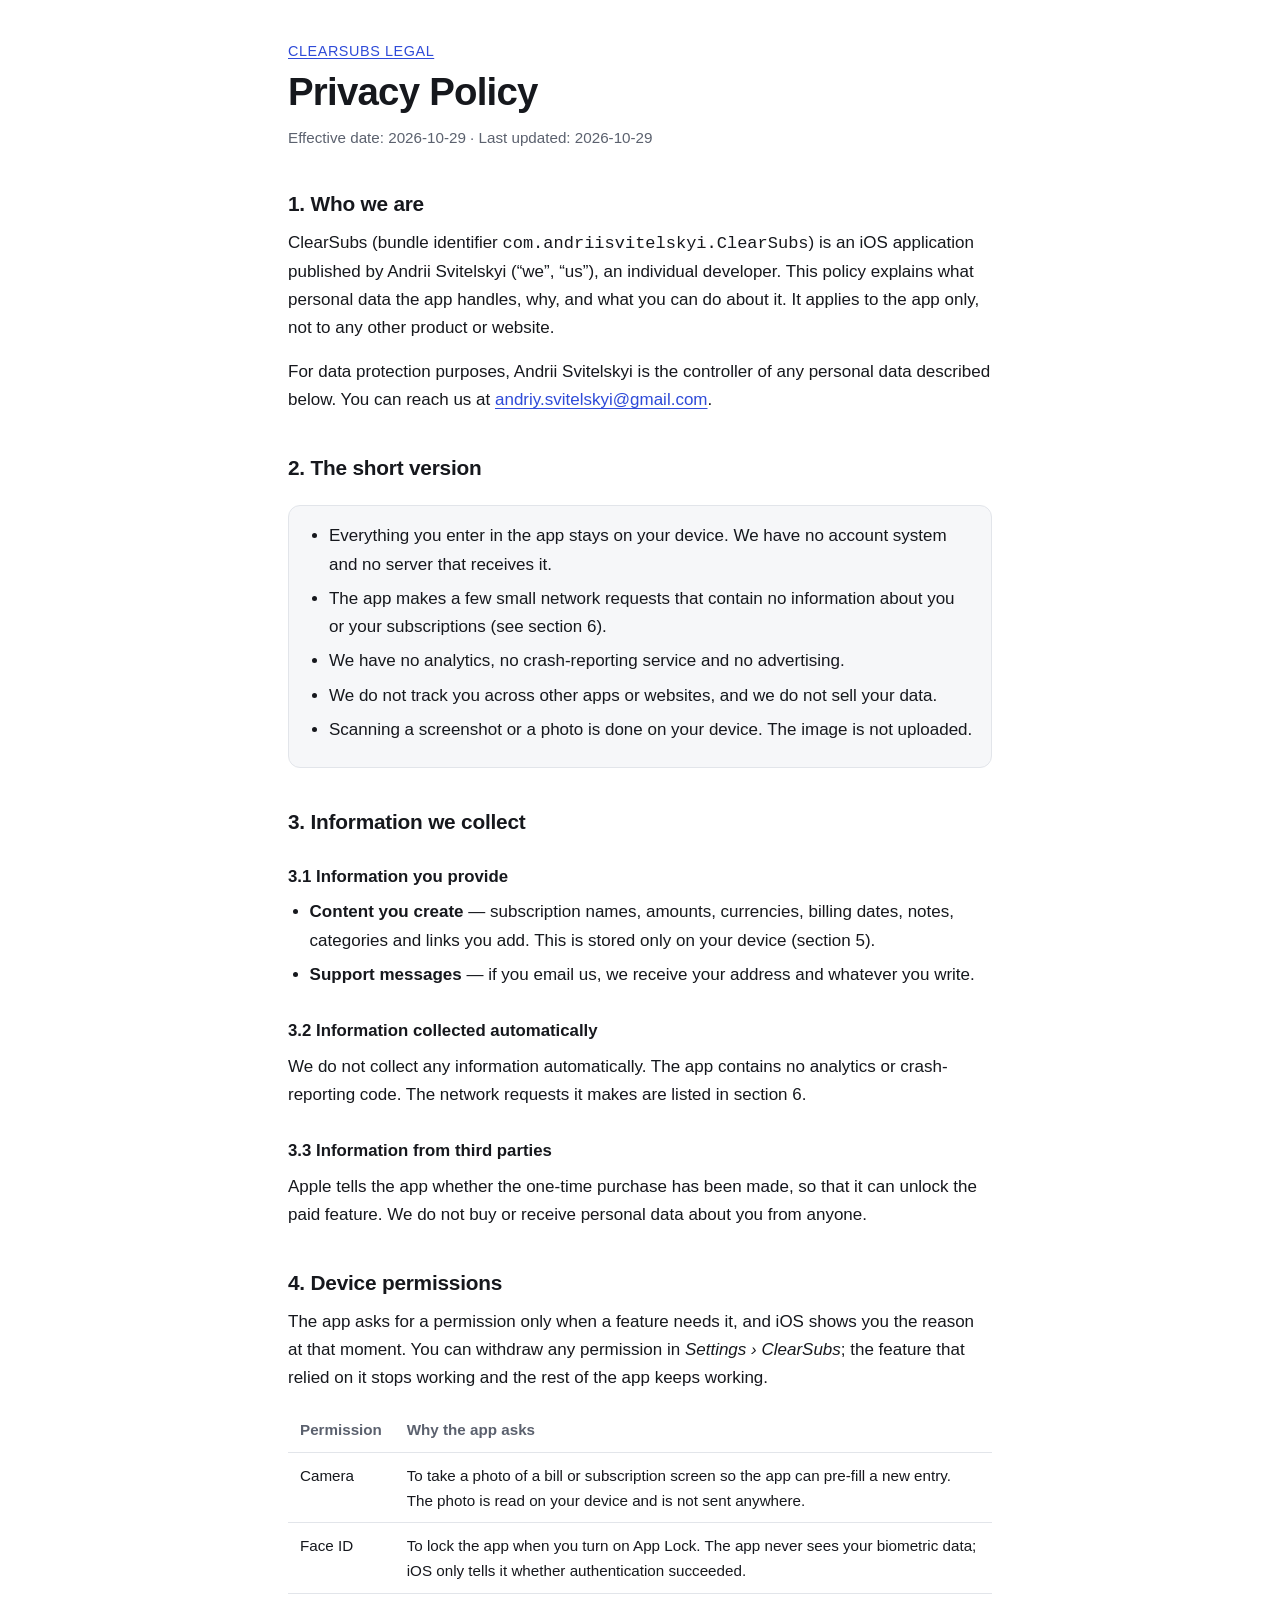
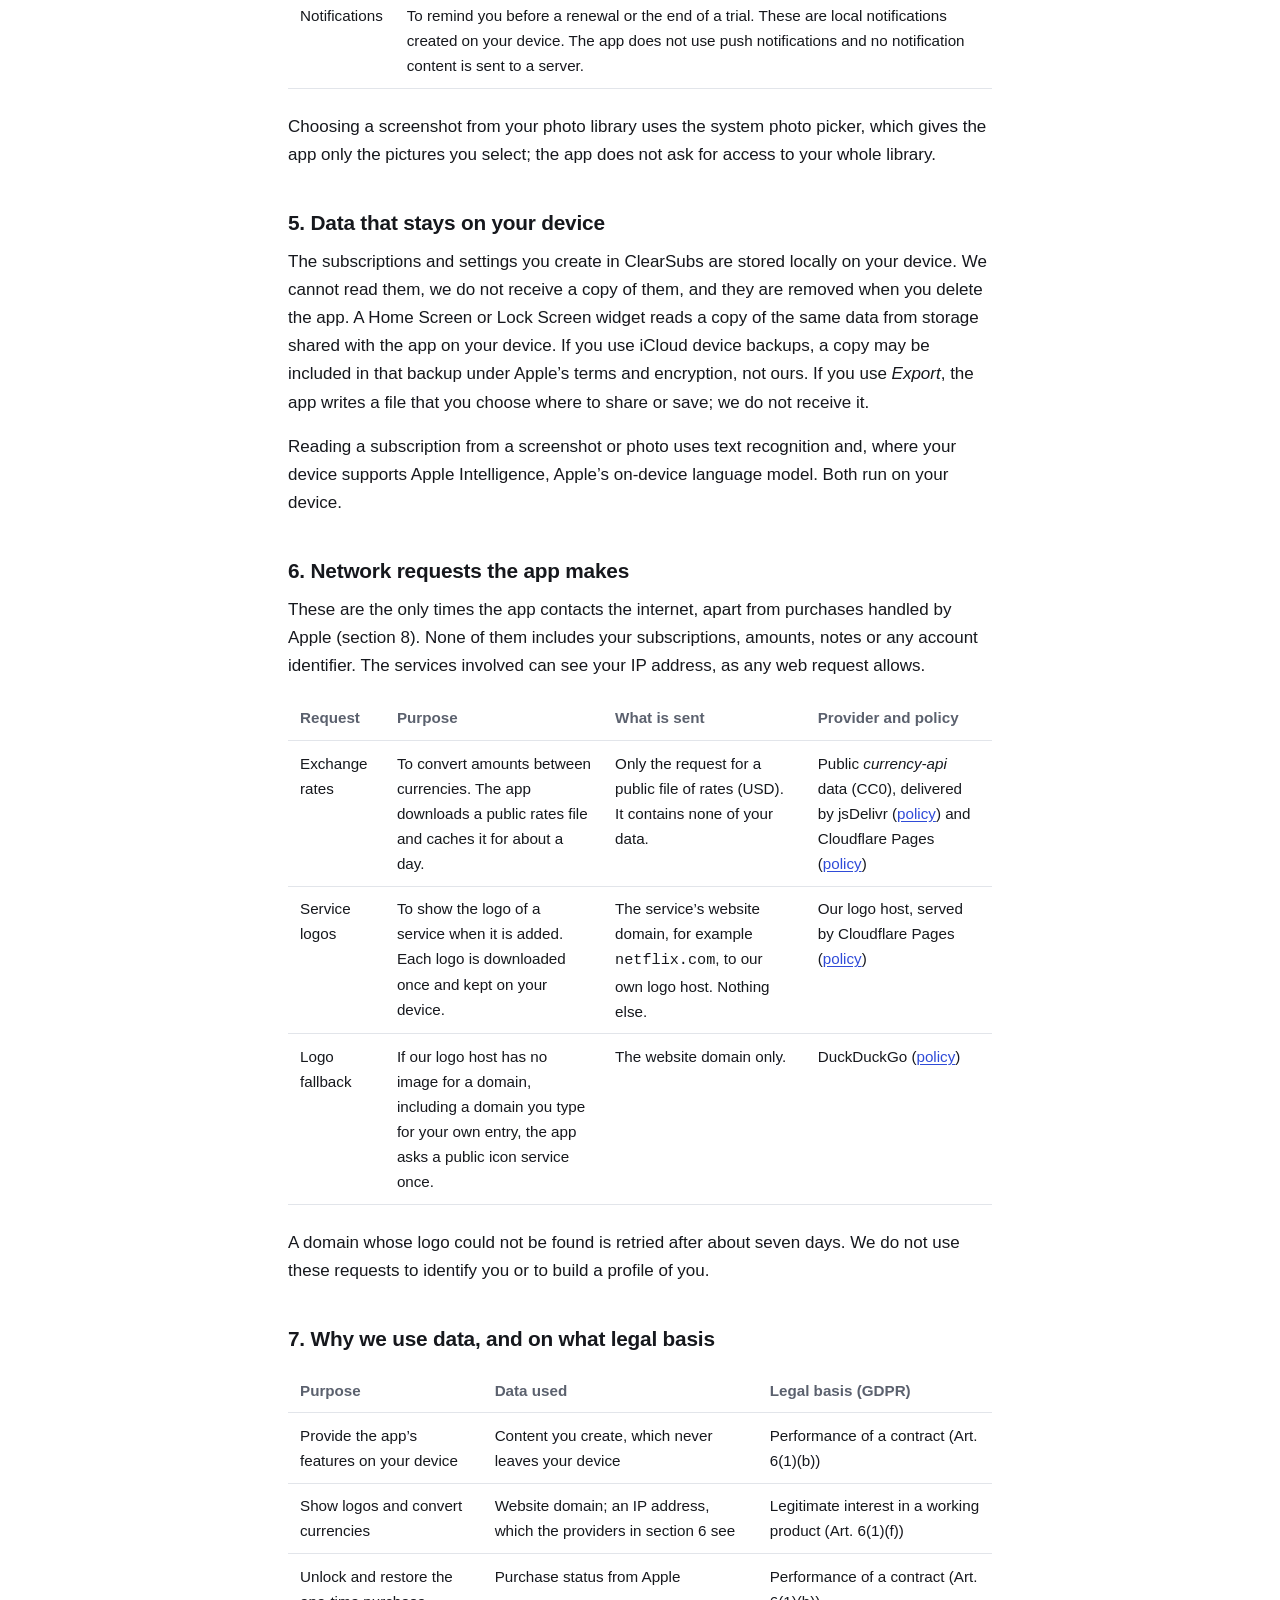
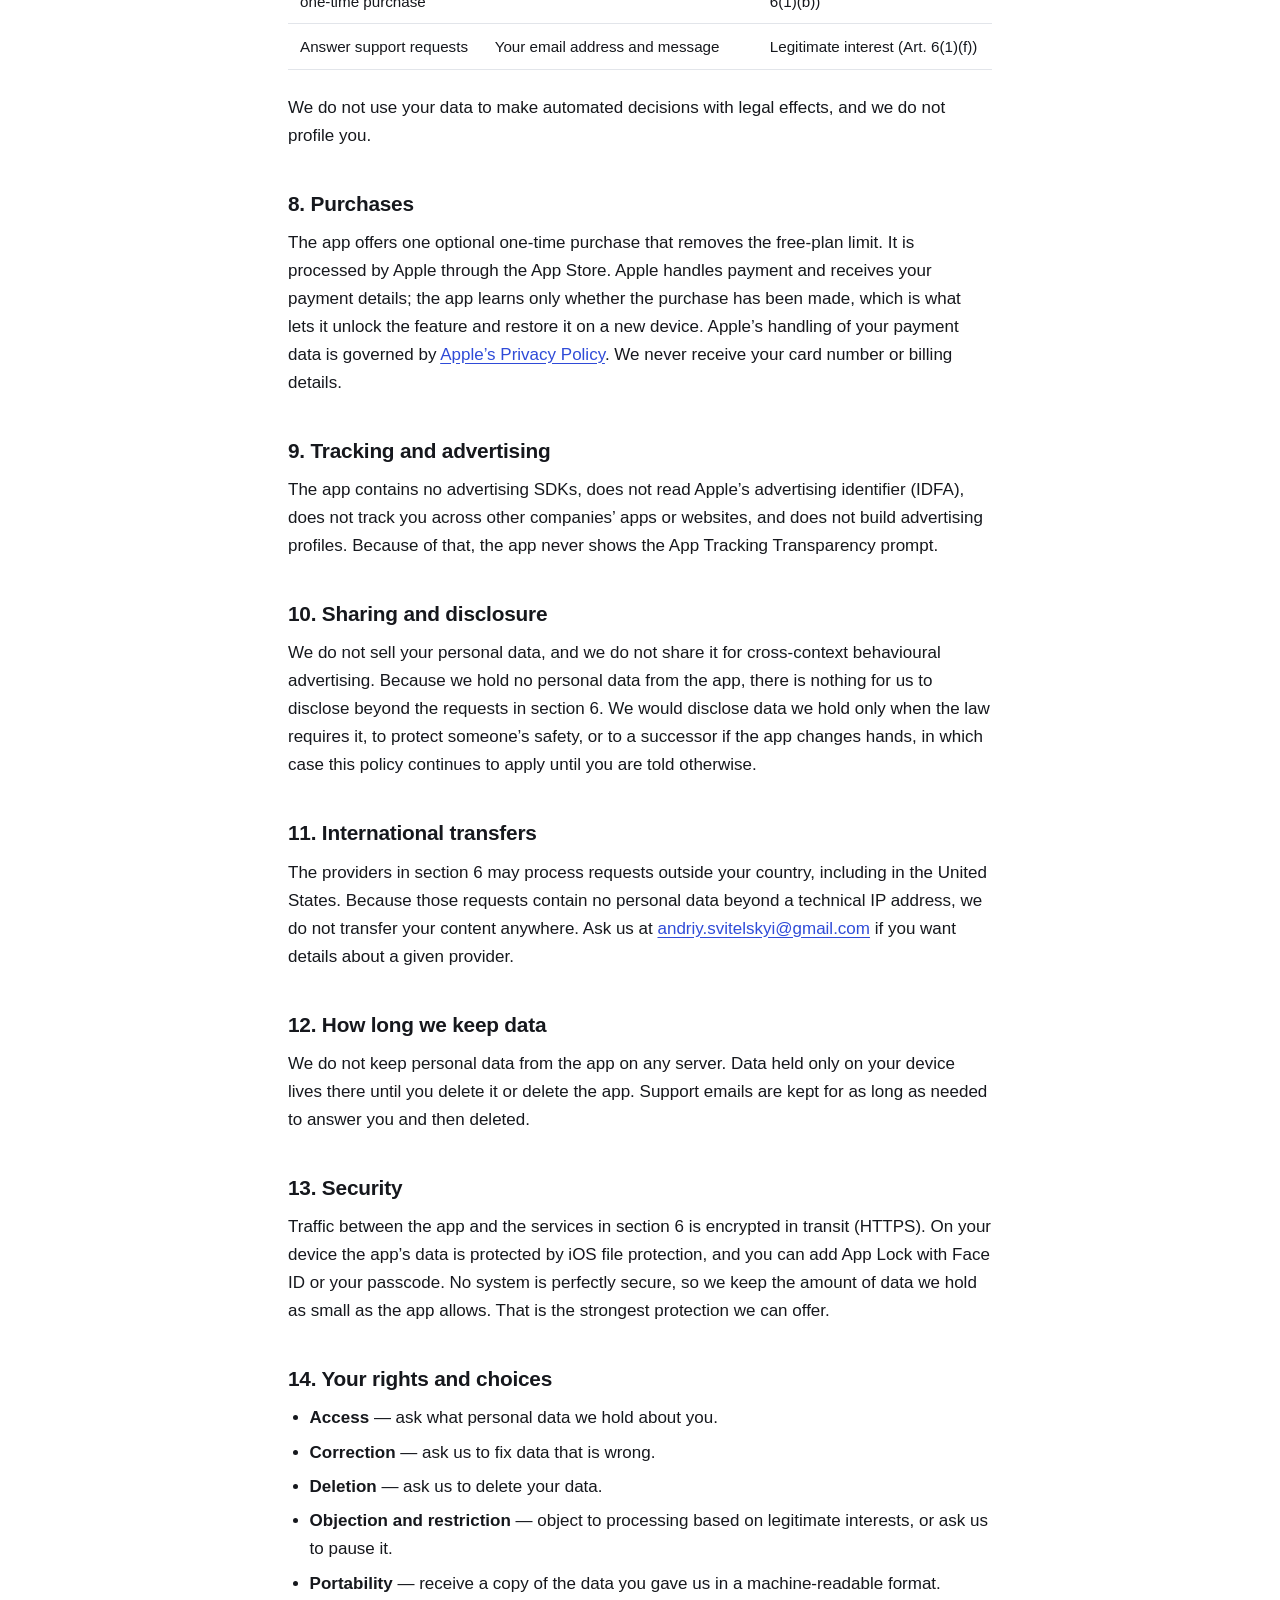
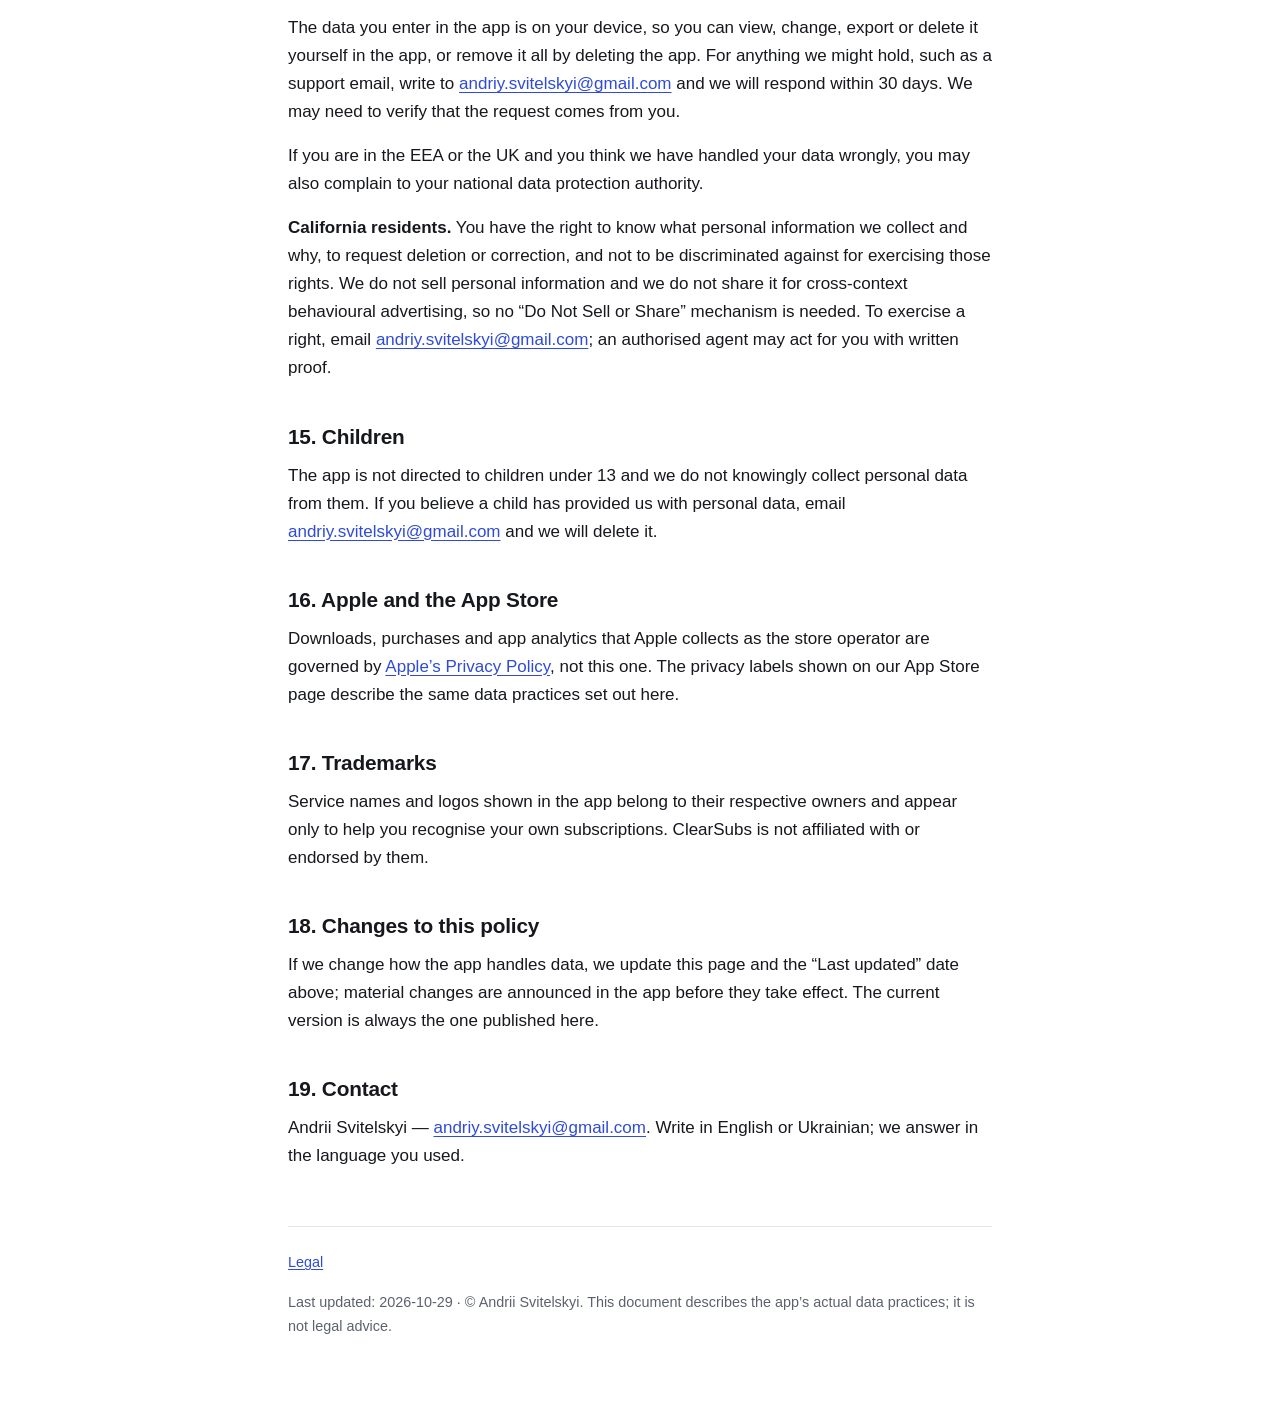
==== privacy-policy.html @ e4702e24 "Add privacy policy for ClearSubs" ====
<!doctype html>
<html lang="en">
<head>
  <meta charset="utf-8">
  <meta name="viewport" content="width=device-width, initial-scale=1">
  <title>ClearSubs — Privacy Policy</title>
  <link rel="stylesheet" href="styles.css">
</head>
<body>
  <header>
    <p class="eyebrow"><a href="index.html">ClearSubs Legal</a></p>
    <h1>Privacy Policy</h1>
    <p class="meta">Effective date: 2026-10-29 · Last updated: 2026-10-29</p>
  </header>

  <main>
    <h2>1. Who we are</h2>
    <p>
      ClearSubs (bundle identifier <code>com.andriisvitelskyi.ClearSubs</code>) is an iOS application
      published by Andrii Svitelskyi (&ldquo;we&rdquo;, &ldquo;us&rdquo;), an individual developer. This
      policy explains what personal data the app handles, why, and what you can do about it. It applies
      to the app only, not to any other product or website.
    </p>
    <p>
      For data protection purposes, Andrii Svitelskyi is the controller of any personal data described
      below. You can reach us at
      <a href="mailto:andriy.svitelskyi@gmail.com">andriy.svitelskyi@gmail.com</a>.
    </p>

    <h2>2. The short version</h2>
    <div class="callout">
      <ul>
        <li>Everything you enter in the app stays on your device. We have no account system and no server that receives it.</li>
        <li>The app makes a few small network requests that contain no information about you or your subscriptions (see section 6).</li>
        <li>We have no analytics, no crash-reporting service and no advertising.</li>
        <li>We do not track you across other apps or websites, and we do not sell your data.</li>
        <li>Scanning a screenshot or a photo is done on your device. The image is not uploaded.</li>
      </ul>
    </div>

    <h2>3. Information we collect</h2>

    <h3>3.1 Information you provide</h3>
    <ul>
      <li><strong>Content you create</strong> — subscription names, amounts, currencies, billing dates, notes, categories and links you add. This is stored only on your device (section 5).</li>
      <li><strong>Support messages</strong> — if you email us, we receive your address and whatever you write.</li>
    </ul>

    <h3>3.2 Information collected automatically</h3>
    <p>
      We do not collect any information automatically. The app contains no analytics or crash-reporting
      code. The network requests it makes are listed in section 6.
    </p>

    <h3>3.3 Information from third parties</h3>
    <p>
      Apple tells the app whether the one-time purchase has been made, so that it can unlock the paid
      feature. We do not buy or receive personal data about you from anyone.
    </p>

    <h2>4. Device permissions</h2>
    <p>
      The app asks for a permission only when a feature needs it, and iOS shows you the reason at that
      moment. You can withdraw any permission in <em>Settings &rsaquo; ClearSubs</em>; the feature that
      relied on it stops working and the rest of the app keeps working.
    </p>
    <div class="table-wrap">
      <table>
        <thead><tr><th>Permission</th><th>Why the app asks</th></tr></thead>
        <tbody>
          <tr>
            <td>Camera</td>
            <td>To take a photo of a bill or subscription screen so the app can pre-fill a new entry. The photo is read on your device and is not sent anywhere.</td>
          </tr>
          <tr>
            <td>Face ID</td>
            <td>To lock the app when you turn on App Lock. The app never sees your biometric data; iOS only tells it whether authentication succeeded.</td>
          </tr>
          <tr>
            <td>Notifications</td>
            <td>To remind you before a renewal or the end of a trial. These are local notifications created on your device. The app does not use push notifications and no notification content is sent to a server.</td>
          </tr>
        </tbody>
      </table>
    </div>
    <p>
      Choosing a screenshot from your photo library uses the system photo picker, which gives the app
      only the pictures you select; the app does not ask for access to your whole library.
    </p>

    <h2>5. Data that stays on your device</h2>
    <p>
      The subscriptions and settings you create in ClearSubs are stored locally on your device. We cannot
      read them, we do not receive a copy of them, and they are removed when you delete the app. A
      Home Screen or Lock Screen widget reads a copy of the same data from storage shared with the app
      on your device. If you use iCloud device backups, a copy may be included in that backup under
      Apple&rsquo;s terms and encryption, not ours. If you use <em>Export</em>, the app writes a file that
      you choose where to share or save; we do not receive it.
    </p>
    <p>
      Reading a subscription from a screenshot or photo uses text recognition and, where your device
      supports Apple Intelligence, Apple&rsquo;s on-device language model. Both run on your device.
    </p>

    <h2>6. Network requests the app makes</h2>
    <p>
      These are the only times the app contacts the internet, apart from purchases handled by Apple
      (section 8). None of them includes your subscriptions, amounts, notes or any account identifier.
      The services involved can see your IP address, as any web request allows.
    </p>
    <div class="table-wrap">
      <table>
        <thead><tr><th>Request</th><th>Purpose</th><th>What is sent</th><th>Provider and policy</th></tr></thead>
        <tbody>
          <tr>
            <td>Exchange rates</td>
            <td>To convert amounts between currencies. The app downloads a public rates file and caches it for about a day.</td>
            <td>Only the request for a public file of rates (USD). It contains none of your data.</td>
            <td>
              Public <em>currency-api</em> data (CC0), delivered by jsDelivr
              (<a href="https://www.jsdelivr.com/terms/privacy-policy-jsdelivr-net" rel="noopener">policy</a>)
              and Cloudflare Pages
              (<a href="https://www.cloudflare.com/privacypolicy/" rel="noopener">policy</a>)
            </td>
          </tr>
          <tr>
            <td>Service logos</td>
            <td>To show the logo of a service when it is added. Each logo is downloaded once and kept on your device.</td>
            <td>The service&rsquo;s website domain, for example <code>netflix.com</code>, to our own logo host. Nothing else.</td>
            <td>Our logo host, served by Cloudflare Pages (<a href="https://www.cloudflare.com/privacypolicy/" rel="noopener">policy</a>)</td>
          </tr>
          <tr>
            <td>Logo fallback</td>
            <td>If our logo host has no image for a domain, including a domain you type for your own entry, the app asks a public icon service once.</td>
            <td>The website domain only.</td>
            <td>DuckDuckGo (<a href="https://duckduckgo.com/privacy" rel="noopener">policy</a>)</td>
          </tr>
        </tbody>
      </table>
    </div>
    <p>
      A domain whose logo could not be found is retried after about seven days. We do not use these
      requests to identify you or to build a profile of you.
    </p>

    <h2>7. Why we use data, and on what legal basis</h2>
    <div class="table-wrap">
      <table>
        <thead><tr><th>Purpose</th><th>Data used</th><th>Legal basis (GDPR)</th></tr></thead>
        <tbody>
          <tr>
            <td>Provide the app&rsquo;s features on your device</td>
            <td>Content you create, which never leaves your device</td>
            <td>Performance of a contract (Art. 6(1)(b))</td>
          </tr>
          <tr>
            <td>Show logos and convert currencies</td>
            <td>Website domain; an IP address, which the providers in section 6 see</td>
            <td>Legitimate interest in a working product (Art. 6(1)(f))</td>
          </tr>
          <tr>
            <td>Unlock and restore the one-time purchase</td>
            <td>Purchase status from Apple</td>
            <td>Performance of a contract (Art. 6(1)(b))</td>
          </tr>
          <tr>
            <td>Answer support requests</td>
            <td>Your email address and message</td>
            <td>Legitimate interest (Art. 6(1)(f))</td>
          </tr>
        </tbody>
      </table>
    </div>
    <p>We do not use your data to make automated decisions with legal effects, and we do not profile you.</p>

    <h2>8. Purchases</h2>
    <p>
      The app offers one optional one-time purchase that removes the free-plan limit. It is processed by
      Apple through the App Store. Apple handles payment and receives your payment details; the app
      learns only whether the purchase has been made, which is what lets it unlock the feature and
      restore it on a new device. Apple&rsquo;s handling of your payment data is governed by
      <a href="https://www.apple.com/legal/privacy/" rel="noopener">Apple&rsquo;s Privacy Policy</a>.
      We never receive your card number or billing details.
    </p>

    <h2>9. Tracking and advertising</h2>
    <p>
      The app contains no advertising SDKs, does not read Apple&rsquo;s advertising identifier (IDFA),
      does not track you across other companies&rsquo; apps or websites, and does not build advertising
      profiles. Because of that, the app never shows the App Tracking Transparency prompt.
    </p>

    <h2>10. Sharing and disclosure</h2>
    <p>
      We do not sell your personal data, and we do not share it for cross-context behavioural
      advertising. Because we hold no personal data from the app, there is nothing for us to disclose
      beyond the requests in section 6. We would disclose data we hold only when the law requires it, to
      protect someone&rsquo;s safety, or to a successor if the app changes hands, in which case this
      policy continues to apply until you are told otherwise.
    </p>

    <h2>11. International transfers</h2>
    <p>
      The providers in section 6 may process requests outside your country, including in the United
      States. Because those requests contain no personal data beyond a technical IP address, we do not
      transfer your content anywhere. Ask us at
      <a href="mailto:andriy.svitelskyi@gmail.com">andriy.svitelskyi@gmail.com</a> if you want details
      about a given provider.
    </p>

    <h2>12. How long we keep data</h2>
    <p>
      We do not keep personal data from the app on any server. Data held only on your device lives there
      until you delete it or delete the app. Support emails are kept for as long as needed to answer you
      and then deleted.
    </p>

    <h2>13. Security</h2>
    <p>
      Traffic between the app and the services in section 6 is encrypted in transit (HTTPS). On your
      device the app&rsquo;s data is protected by iOS file protection, and you can add App Lock with Face
      ID or your passcode. No system is perfectly secure, so we keep the amount of data we hold as small
      as the app allows. That is the strongest protection we can offer.
    </p>

    <h2>14. Your rights and choices</h2>
    <ul>
      <li><strong>Access</strong> — ask what personal data we hold about you.</li>
      <li><strong>Correction</strong> — ask us to fix data that is wrong.</li>
      <li><strong>Deletion</strong> — ask us to delete your data.</li>
      <li><strong>Objection and restriction</strong> — object to processing based on legitimate interests, or ask us to pause it.</li>
      <li><strong>Portability</strong> — receive a copy of the data you gave us in a machine-readable format.</li>
    </ul>
    <p>
      The data you enter in the app is on your device, so you can view, change, export or delete it
      yourself in the app, or remove it all by deleting the app. For anything we might hold, such as a
      support email, write to
      <a href="mailto:andriy.svitelskyi@gmail.com">andriy.svitelskyi@gmail.com</a> and we will respond
      within 30 days. We may need to verify that the request comes from you.
    </p>
    <p>
      If you are in the EEA or the UK and you think we have handled your data wrongly, you may also
      complain to your national data protection authority.
    </p>
    <p>
      <strong>California residents.</strong> You have the right to know what personal information we
      collect and why, to request deletion or correction, and not to be discriminated against for
      exercising those rights. We do not sell personal information and we do not share it for
      cross-context behavioural advertising, so no &ldquo;Do Not Sell or Share&rdquo; mechanism is
      needed. To exercise a right, email
      <a href="mailto:andriy.svitelskyi@gmail.com">andriy.svitelskyi@gmail.com</a>; an authorised agent
      may act for you with written proof.
    </p>

    <h2>15. Children</h2>
    <p>
      The app is not directed to children under 13 and we do not knowingly collect personal data from
      them. If you believe a child has provided us with personal data, email
      <a href="mailto:andriy.svitelskyi@gmail.com">andriy.svitelskyi@gmail.com</a> and we will delete it.
    </p>

    <h2>16. Apple and the App Store</h2>
    <p>
      Downloads, purchases and app analytics that Apple collects as the store operator are governed by
      <a href="https://www.apple.com/legal/privacy/" rel="noopener">Apple&rsquo;s Privacy Policy</a>, not
      this one. The privacy labels shown on our App Store page describe the same data practices set out
      here.
    </p>

    <h2>17. Trademarks</h2>
    <p>
      Service names and logos shown in the app belong to their respective owners and appear only to help
      you recognise your own subscriptions. ClearSubs is not affiliated with or endorsed by them.
    </p>

    <h2>18. Changes to this policy</h2>
    <p>
      If we change how the app handles data, we update this page and the &ldquo;Last updated&rdquo; date
      above; material changes are announced in the app before they take effect. The current version is
      always the one published here.
    </p>

    <h2>19. Contact</h2>
    <p>
      Andrii Svitelskyi — <a href="mailto:andriy.svitelskyi@gmail.com">andriy.svitelskyi@gmail.com</a>.
      Write in English or Ukrainian; we answer in the language you used.
    </p>
  </main>

  <footer>
    <p><a href="index.html">Legal</a></p>
    <p>
      Last updated: 2026-10-29 · © Andrii Svitelskyi. This document describes the app&rsquo;s actual data
      practices; it is not legal advice.
    </p>
  </footer>
</body>
</html>
---- styles.css ----
/* Спільні стилі сторінок legal-сайту.
   Один файл, без зовнішніх залежностей і без шрифтів з CDN: сторінка відкривається
   у внутрішньому браузері апки, тому мусить рендеритись швидко й офлайн-дружньо.
   Світла й темна теми — за системною темою читача. */

:root {
  --bg: #ffffff;
  --surface: #f6f7f9;
  --text: #16181d;
  --text-secondary: #5b616e;
  --border: #e2e5ea;
  --accent: #2f4bd8;
  --radius: 12px;
  --measure: 44rem;
}

@media (prefers-color-scheme: dark) {
  :root {
    --bg: #101216;
    --surface: #191c22;
    --text: #eceef2;
    --text-secondary: #a2a9b8;
    --border: #2a2f38;
    --accent: #90a4ff;
  }
}

* { box-sizing: border-box; }

html {
  -webkit-text-size-adjust: 100%;
  scroll-behavior: smooth;
}

body {
  margin: 0;
  padding: 2.5rem 1.25rem 4rem;
  background: var(--bg);
  color: var(--text);
  font: 400 17px/1.65 -apple-system, BlinkMacSystemFont, "Segoe UI", Roboto, Helvetica, Arial, sans-serif;
  -webkit-font-smoothing: antialiased;
}

main, header, footer { max-width: var(--measure); margin: 0 auto; }

header { margin-bottom: 2.5rem; }

.eyebrow {
  margin: 0 0 0.35rem;
  color: var(--text-secondary);
  font-size: 0.9rem;
  letter-spacing: 0.04em;
  text-transform: uppercase;
}

h1 {
  margin: 0 0 0.6rem;
  font-size: clamp(1.75rem, 5vw, 2.4rem);
  line-height: 1.2;
  letter-spacing: -0.02em;
}

h2 {
  margin: 2.5rem 0 0.75rem;
  font-size: 1.3rem;
  line-height: 1.3;
  letter-spacing: -0.01em;
}

h3 {
  margin: 1.75rem 0 0.5rem;
  font-size: 1.05rem;
}

p, li { color: var(--text); }
p { margin: 0 0 1rem; }
ul, ol { margin: 0 0 1rem; padding-left: 1.35rem; }
li { margin-bottom: 0.4rem; }

a { color: var(--accent); text-decoration: underline; text-underline-offset: 0.15em; }
a:hover { text-decoration-thickness: 2px; }

.meta {
  margin: 0;
  color: var(--text-secondary);
  font-size: 0.95rem;
}

.callout {
  margin: 1.5rem 0;
  padding: 1rem 1.15rem;
  background: var(--surface);
  border: 1px solid var(--border);
  border-radius: var(--radius);
}

.callout p:last-child, .callout ul:last-child { margin-bottom: 0; }

.card-list {
  display: grid;
  gap: 0.75rem;
  margin: 2rem 0 0;
  padding: 0;
  list-style: none;
}

.card {
  display: block;
  padding: 1.15rem 1.25rem;
  background: var(--surface);
  border: 1px solid var(--border);
  border-radius: var(--radius);
  color: var(--text);
  text-decoration: none;
}

.card strong { display: block; font-size: 1.05rem; }
.card span { color: var(--text-secondary); font-size: 0.95rem; }

.table-wrap { overflow-x: auto; margin: 1rem 0 1.5rem; }

table {
  width: 100%;
  min-width: 32rem;
  border-collapse: collapse;
  font-size: 0.95rem;
}

th, td {
  padding: 0.6rem 0.75rem;
  border-bottom: 1px solid var(--border);
  text-align: left;
  vertical-align: top;
}

th { color: var(--text-secondary); font-weight: 600; }

footer {
  margin-top: 3.5rem;
  padding-top: 1.5rem;
  border-top: 1px solid var(--border);
  color: var(--text-secondary);
  font-size: 0.9rem;
}

footer p { color: inherit; }
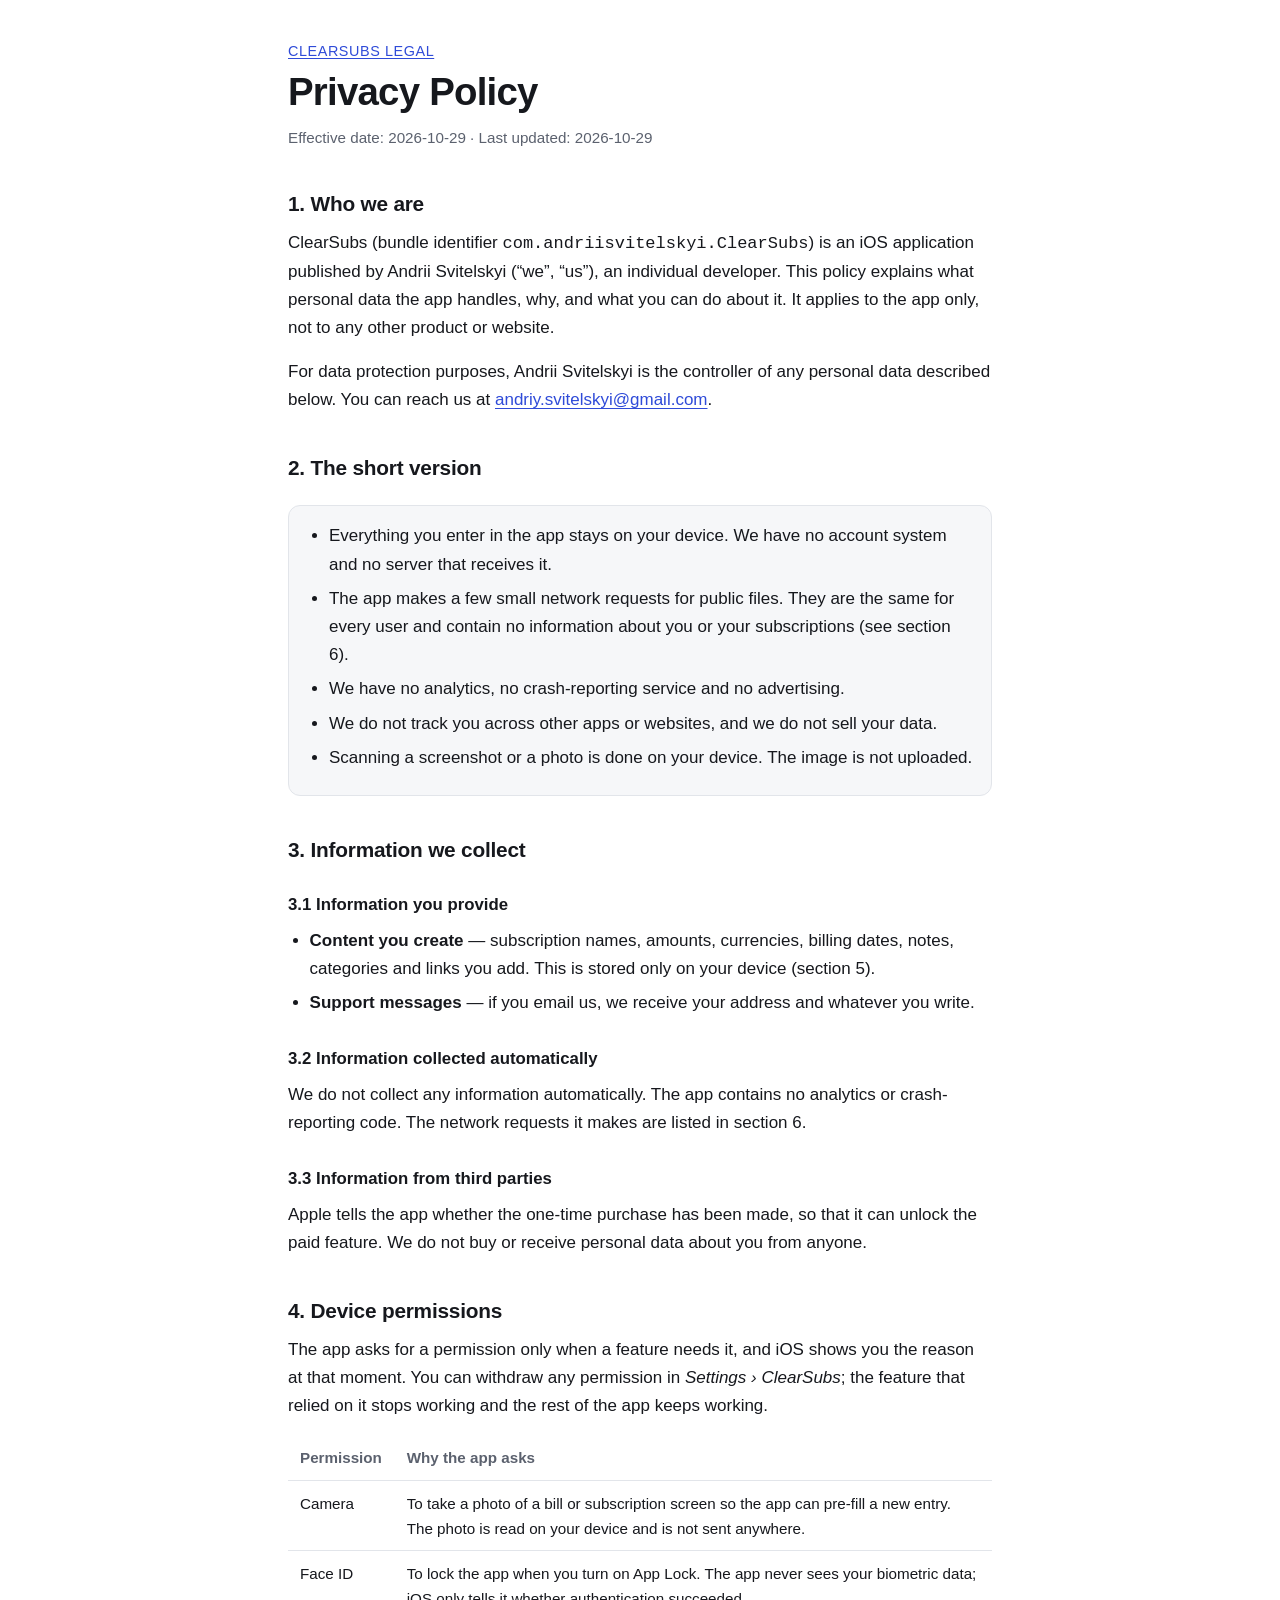
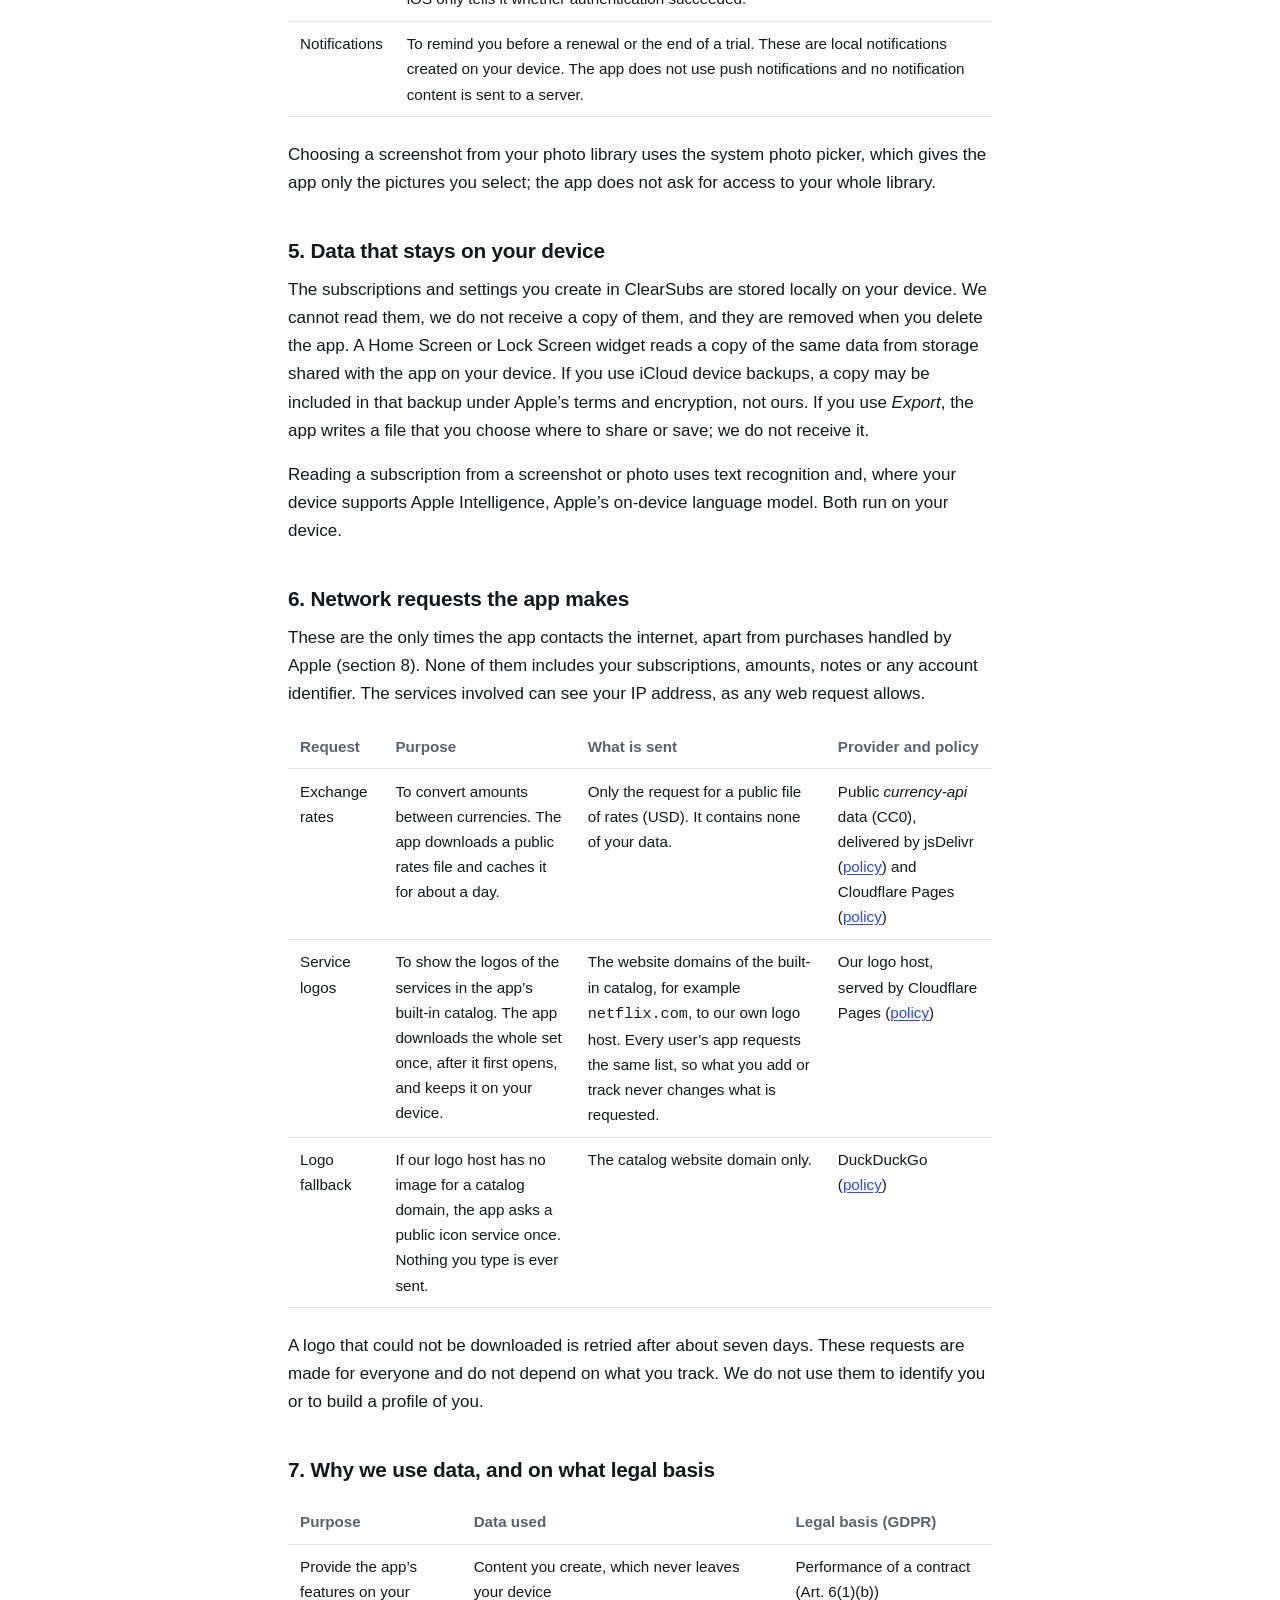
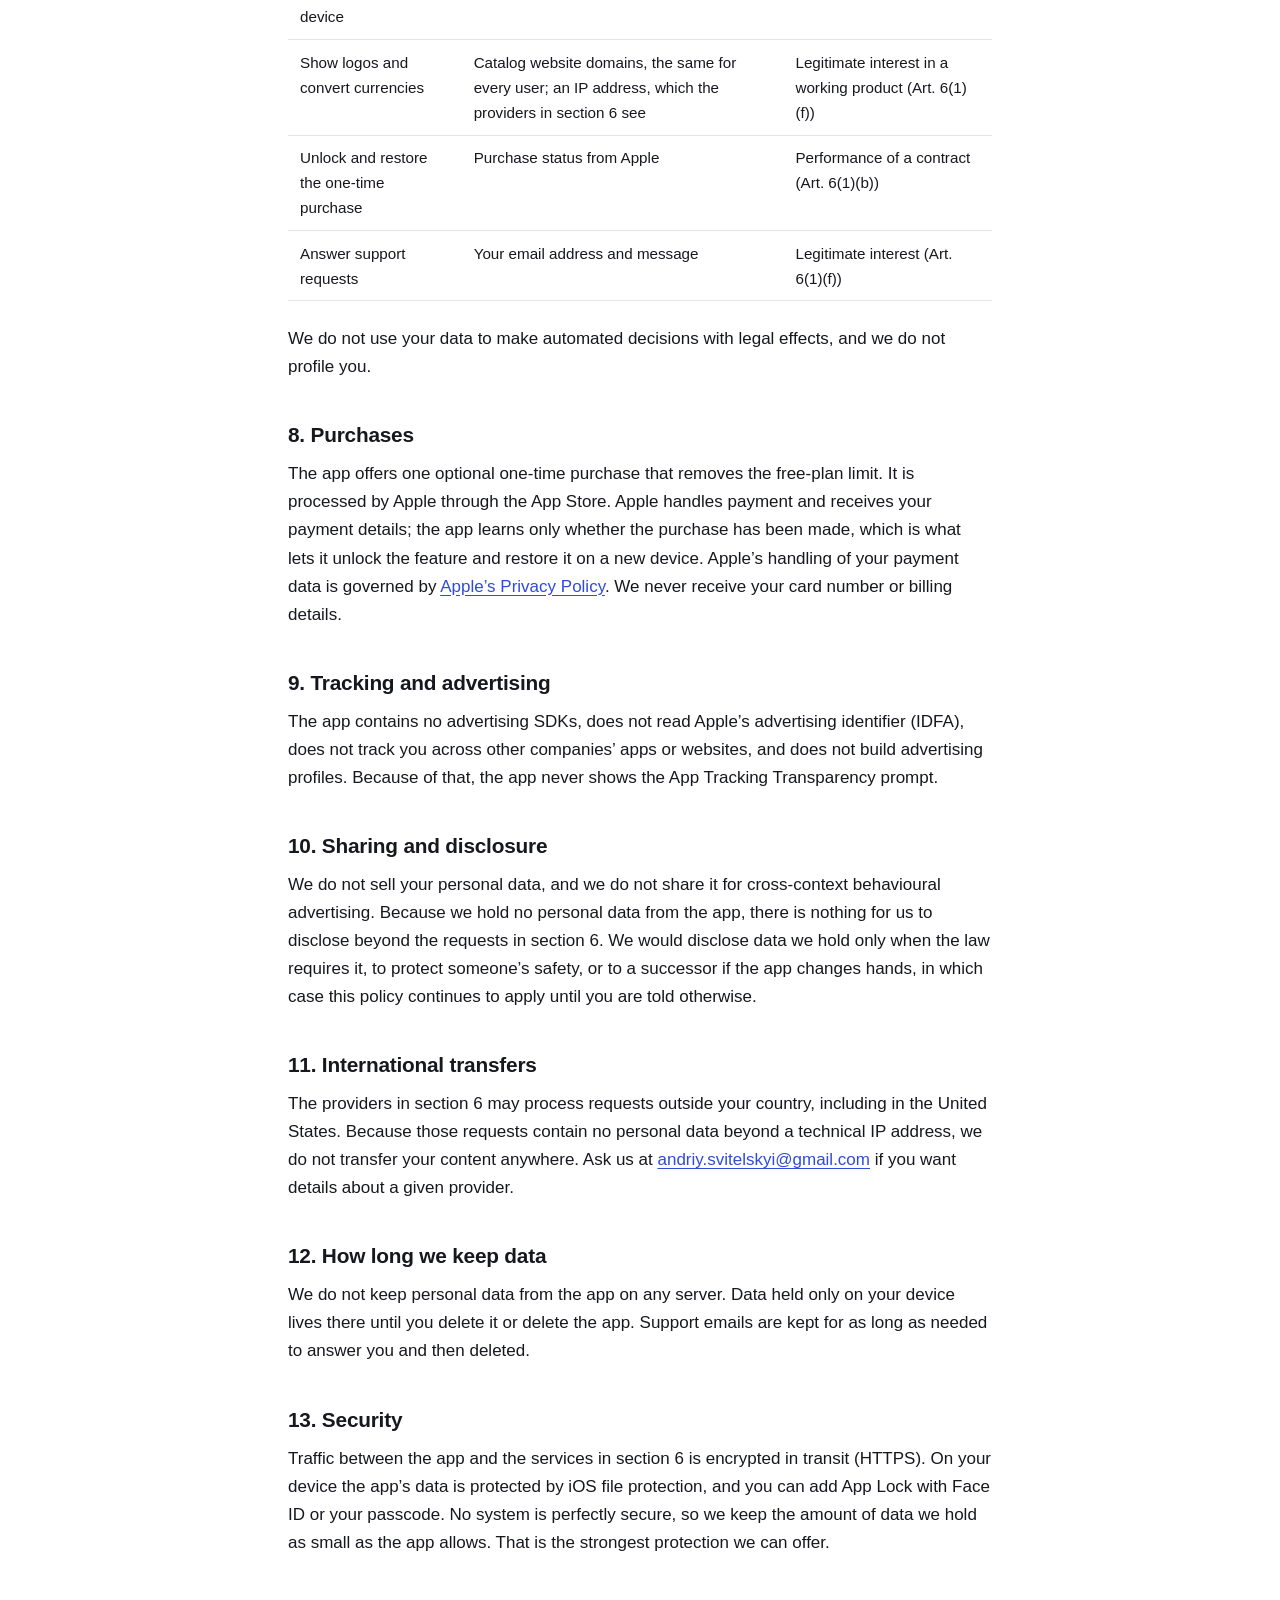
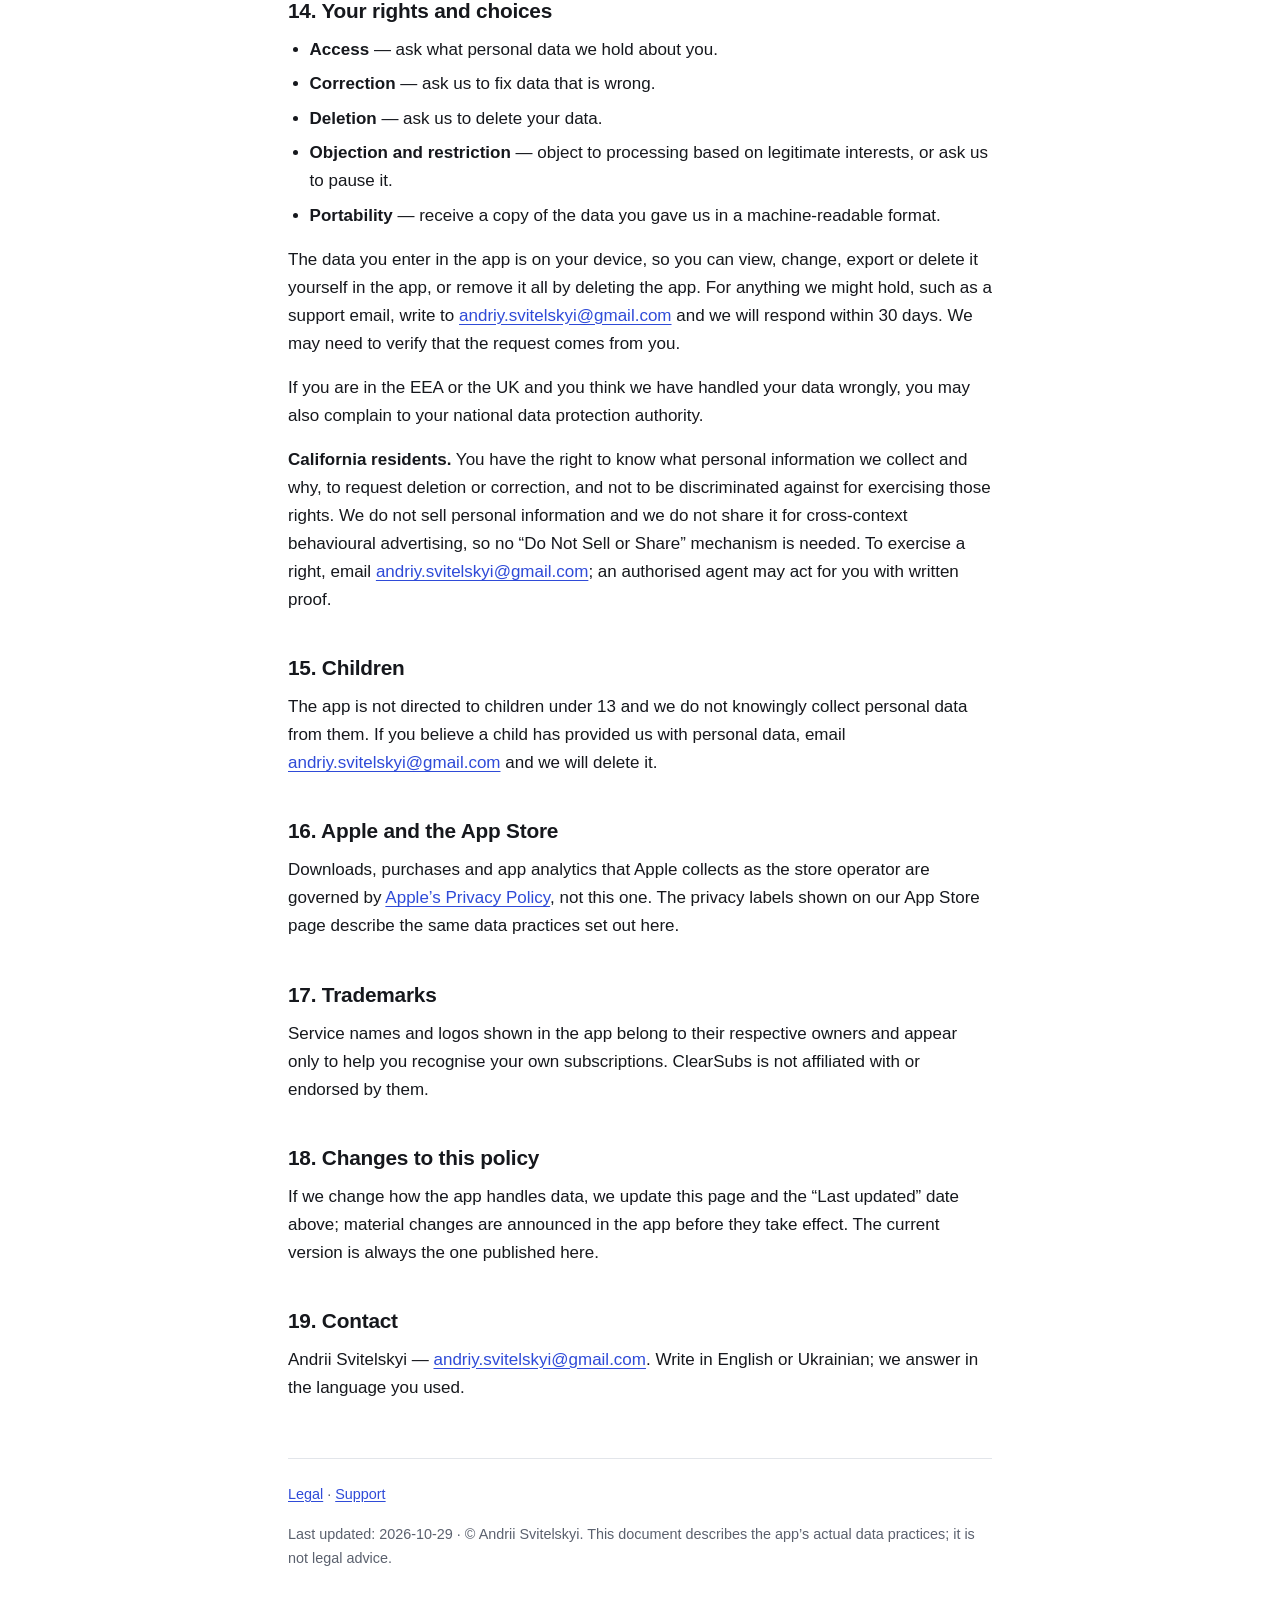
==== commit fe19e98b: "Add support page and make logo requests precise in the privacy policy" ====
--- a/privacy-policy.html
+++ b/privacy-policy.html
@@ -31,7 +31,7 @@
     <div class="callout">
       <ul>
         <li>Everything you enter in the app stays on your device. We have no account system and no server that receives it.</li>
-        <li>The app makes a few small network requests that contain no information about you or your subscriptions (see section 6).</li>
+        <li>The app makes a few small network requests for public files. They are the same for every user and contain no information about you or your subscriptions (see section 6).</li>
         <li>We have no analytics, no crash-reporting service and no advertising.</li>
         <li>We do not track you across other apps or websites, and we do not sell your data.</li>
         <li>Scanning a screenshot or a photo is done on your device. The image is not uploaded.</li>
@@ -125,22 +125,23 @@
           </tr>
           <tr>
             <td>Service logos</td>
-            <td>To show the logo of a service when it is added. Each logo is downloaded once and kept on your device.</td>
-            <td>The service&rsquo;s website domain, for example <code>netflix.com</code>, to our own logo host. Nothing else.</td>
+            <td>To show the logos of the services in the app&rsquo;s built-in catalog. The app downloads the whole set once, after it first opens, and keeps it on your device.</td>
+            <td>The website domains of the built-in catalog, for example <code>netflix.com</code>, to our own logo host. Every user&rsquo;s app requests the same list, so what you add or track never changes what is requested.</td>
             <td>Our logo host, served by Cloudflare Pages (<a href="https://www.cloudflare.com/privacypolicy/" rel="noopener">policy</a>)</td>
           </tr>
           <tr>
             <td>Logo fallback</td>
-            <td>If our logo host has no image for a domain, including a domain you type for your own entry, the app asks a public icon service once.</td>
-            <td>The website domain only.</td>
+            <td>If our logo host has no image for a catalog domain, the app asks a public icon service once. Nothing you type is ever sent.</td>
+            <td>The catalog website domain only.</td>
             <td>DuckDuckGo (<a href="https://duckduckgo.com/privacy" rel="noopener">policy</a>)</td>
           </tr>
         </tbody>
       </table>
     </div>
     <p>
-      A domain whose logo could not be found is retried after about seven days. We do not use these
-      requests to identify you or to build a profile of you.
+      A logo that could not be downloaded is retried after about seven days. These requests are made
+      for everyone and do not depend on what you track. We do not use them to identify you or to
+      build a profile of you.
     </p>
 
     <h2>7. Why we use data, and on what legal basis</h2>
@@ -155,7 +156,7 @@
           </tr>
           <tr>
             <td>Show logos and convert currencies</td>
-            <td>Website domain; an IP address, which the providers in section 6 see</td>
+            <td>Catalog website domains, the same for every user; an IP address, which the providers in section 6 see</td>
             <td>Legitimate interest in a working product (Art. 6(1)(f))</td>
           </tr>
           <tr>
@@ -288,7 +289,7 @@
   </main>
 
   <footer>
-    <p><a href="index.html">Legal</a></p>
+    <p><a href="index.html">Legal</a> · <a href="support.html">Support</a></p>
     <p>
       Last updated: 2026-10-29 · © Andrii Svitelskyi. This document describes the app&rsquo;s actual data
       practices; it is not legal advice.
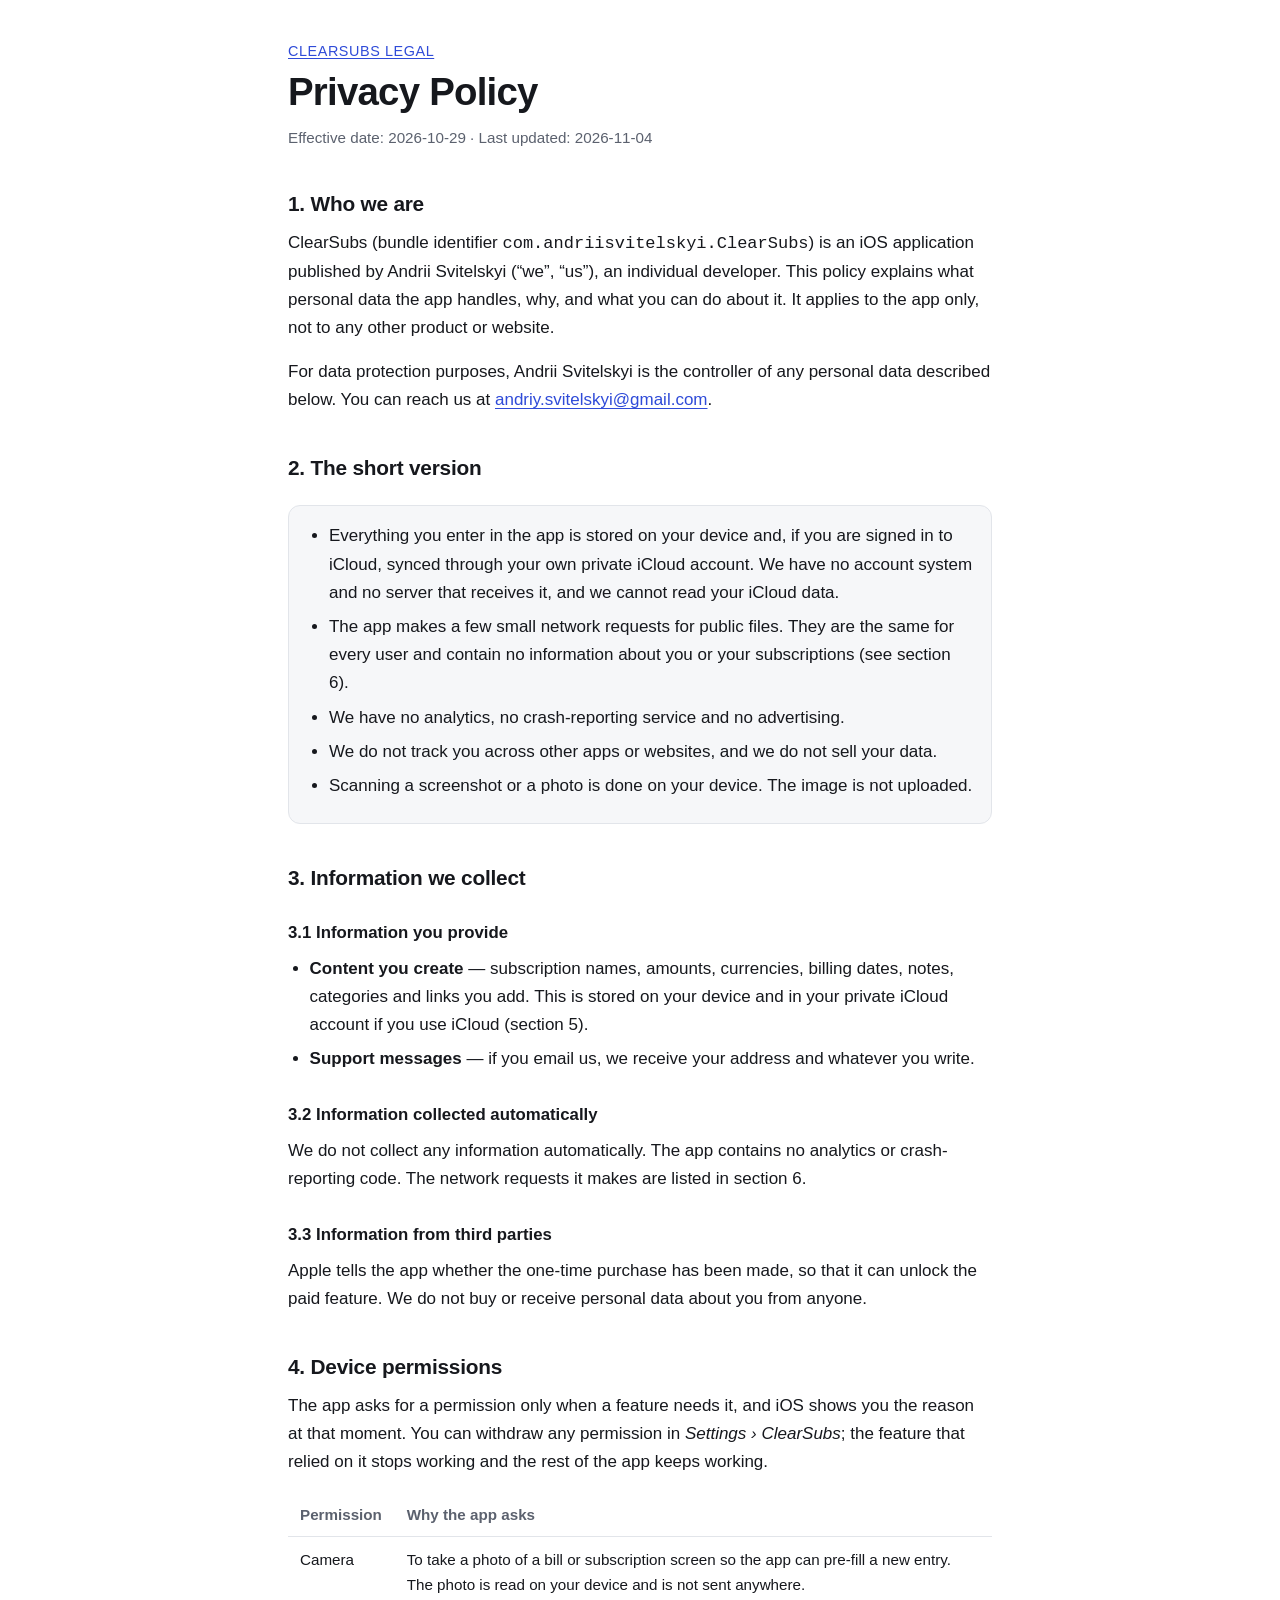
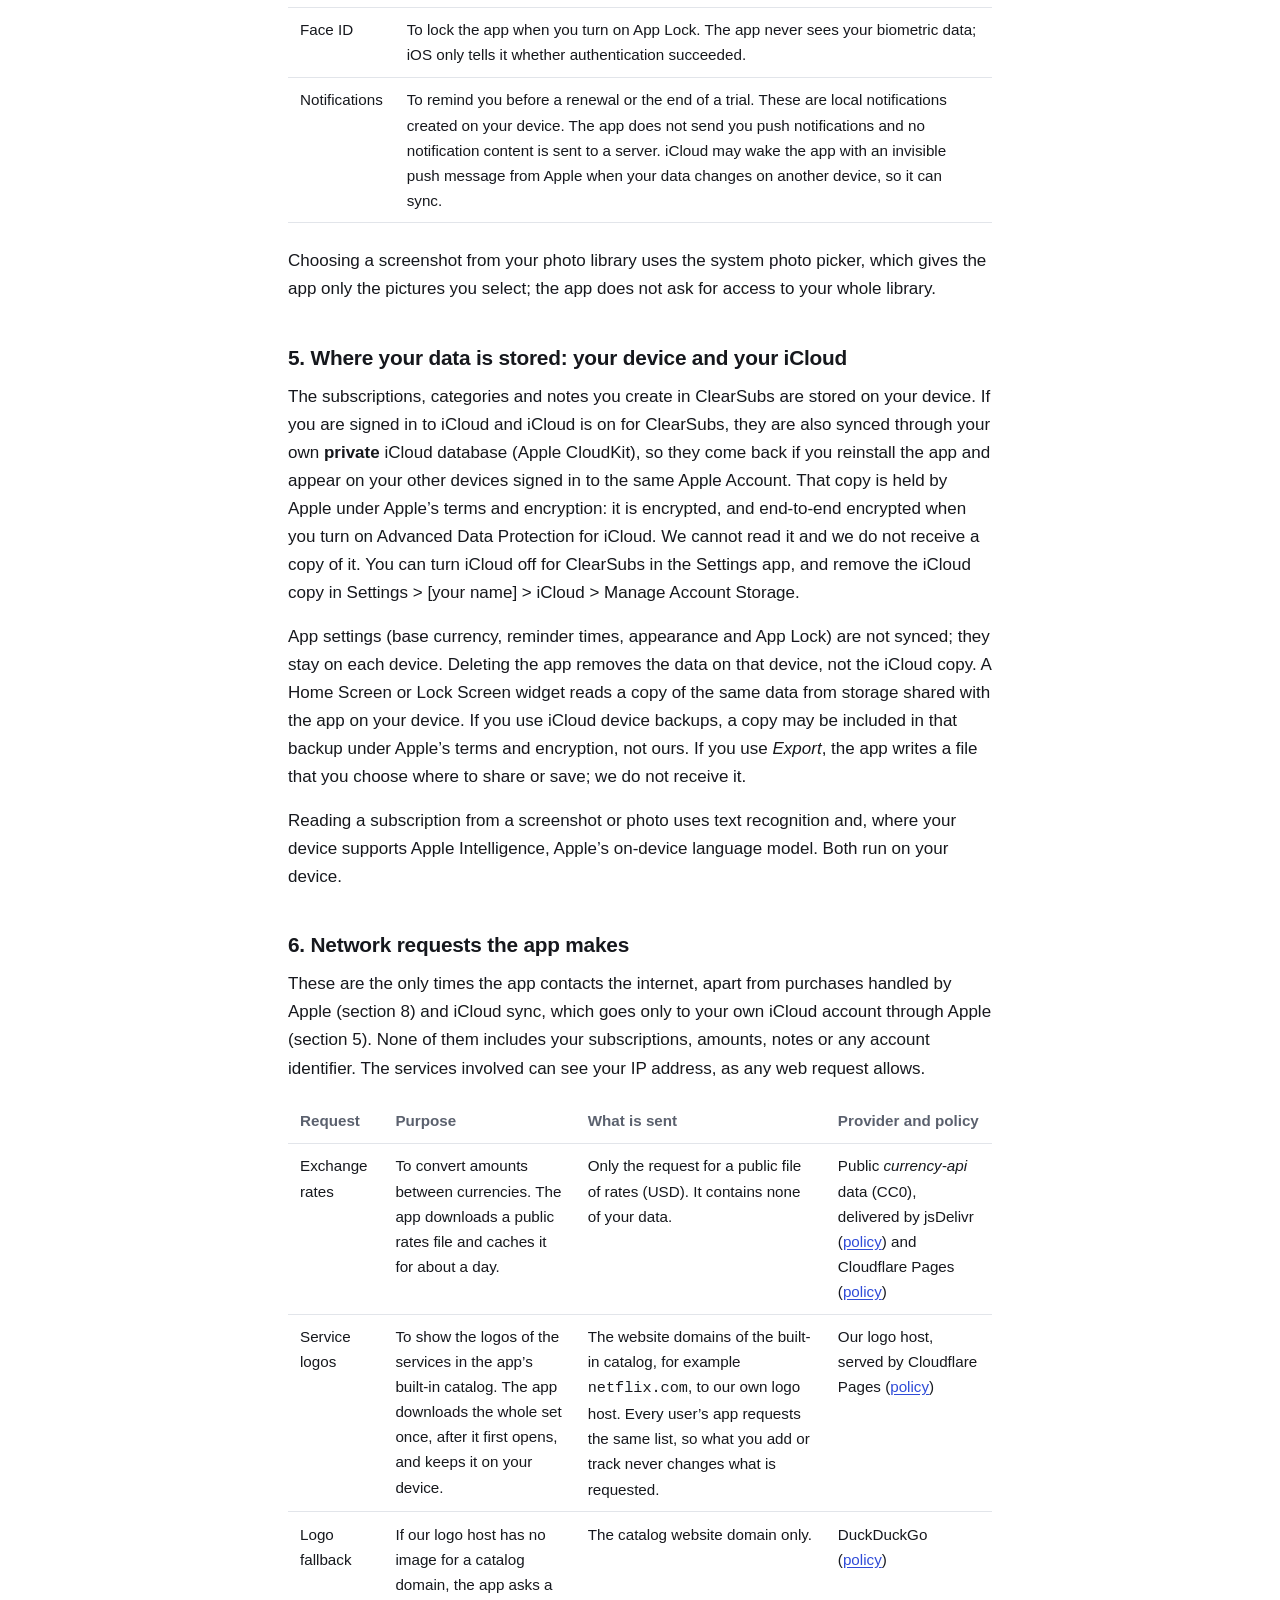
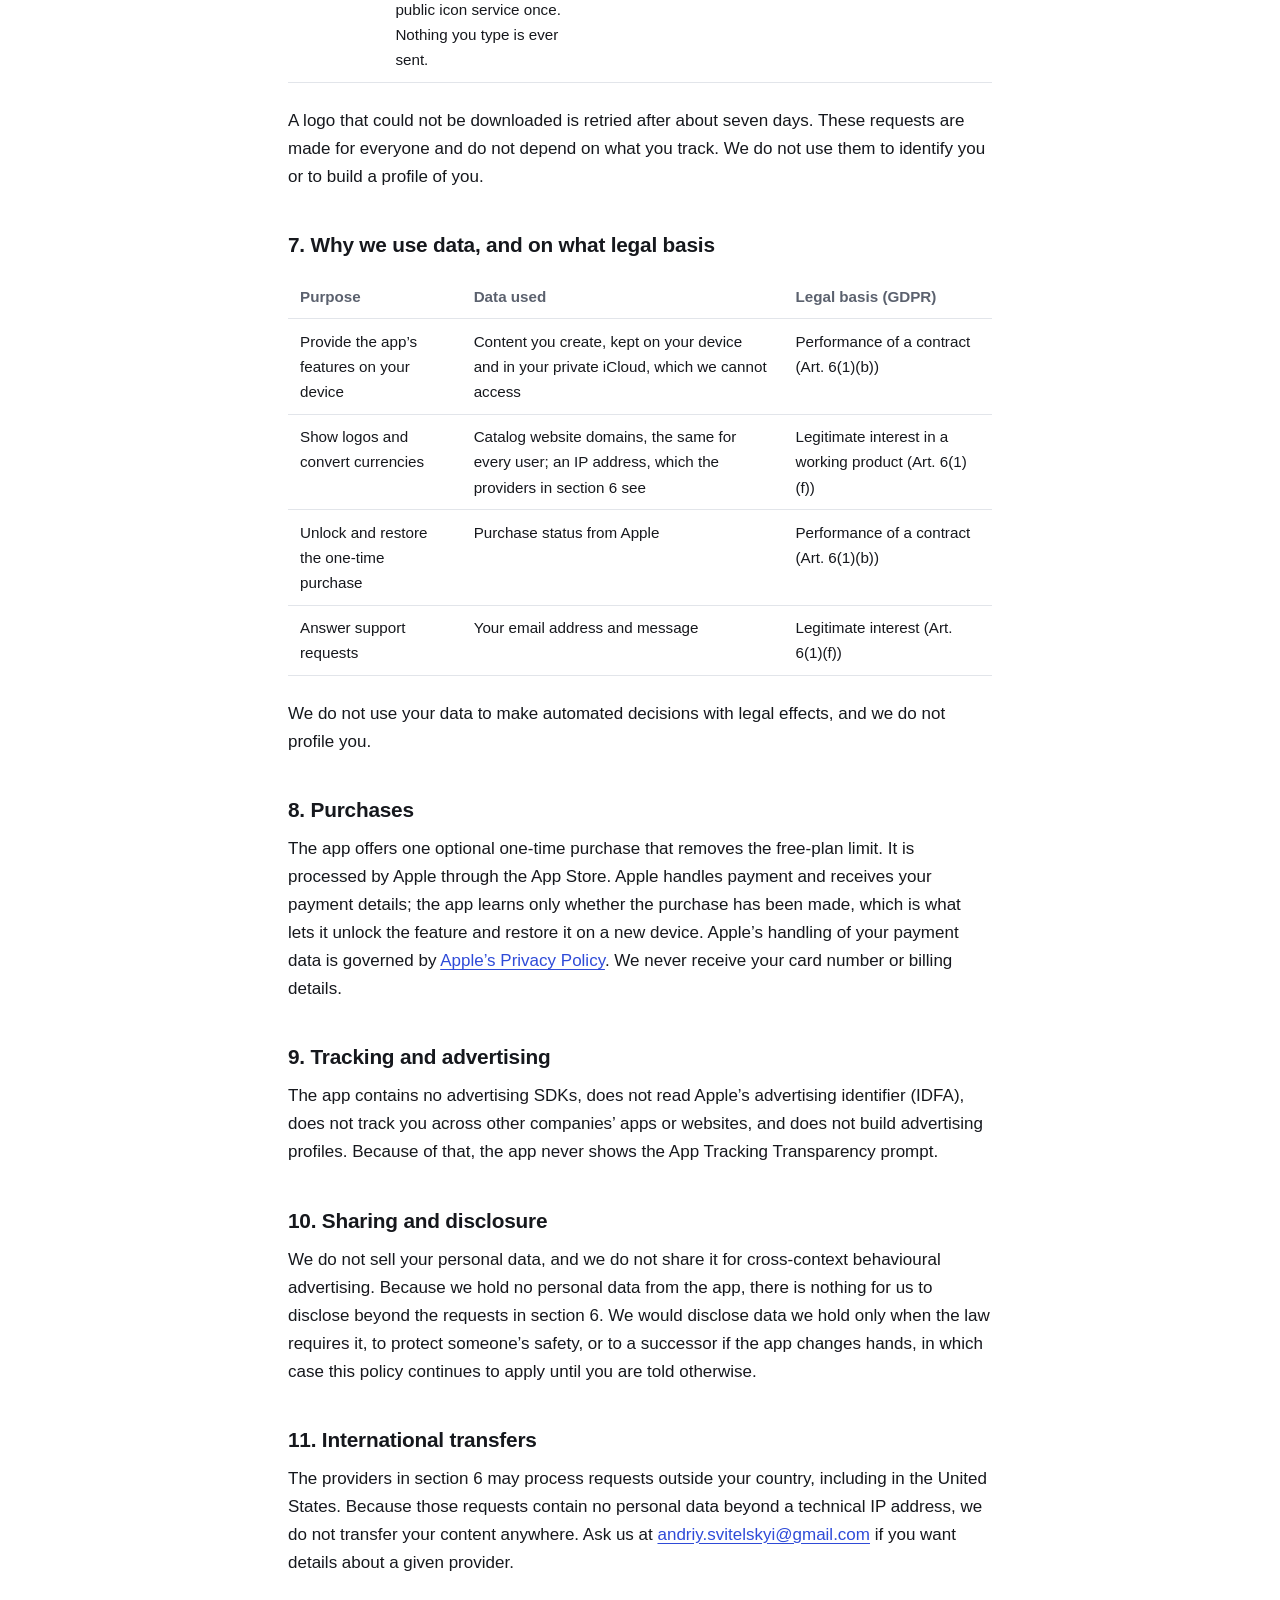
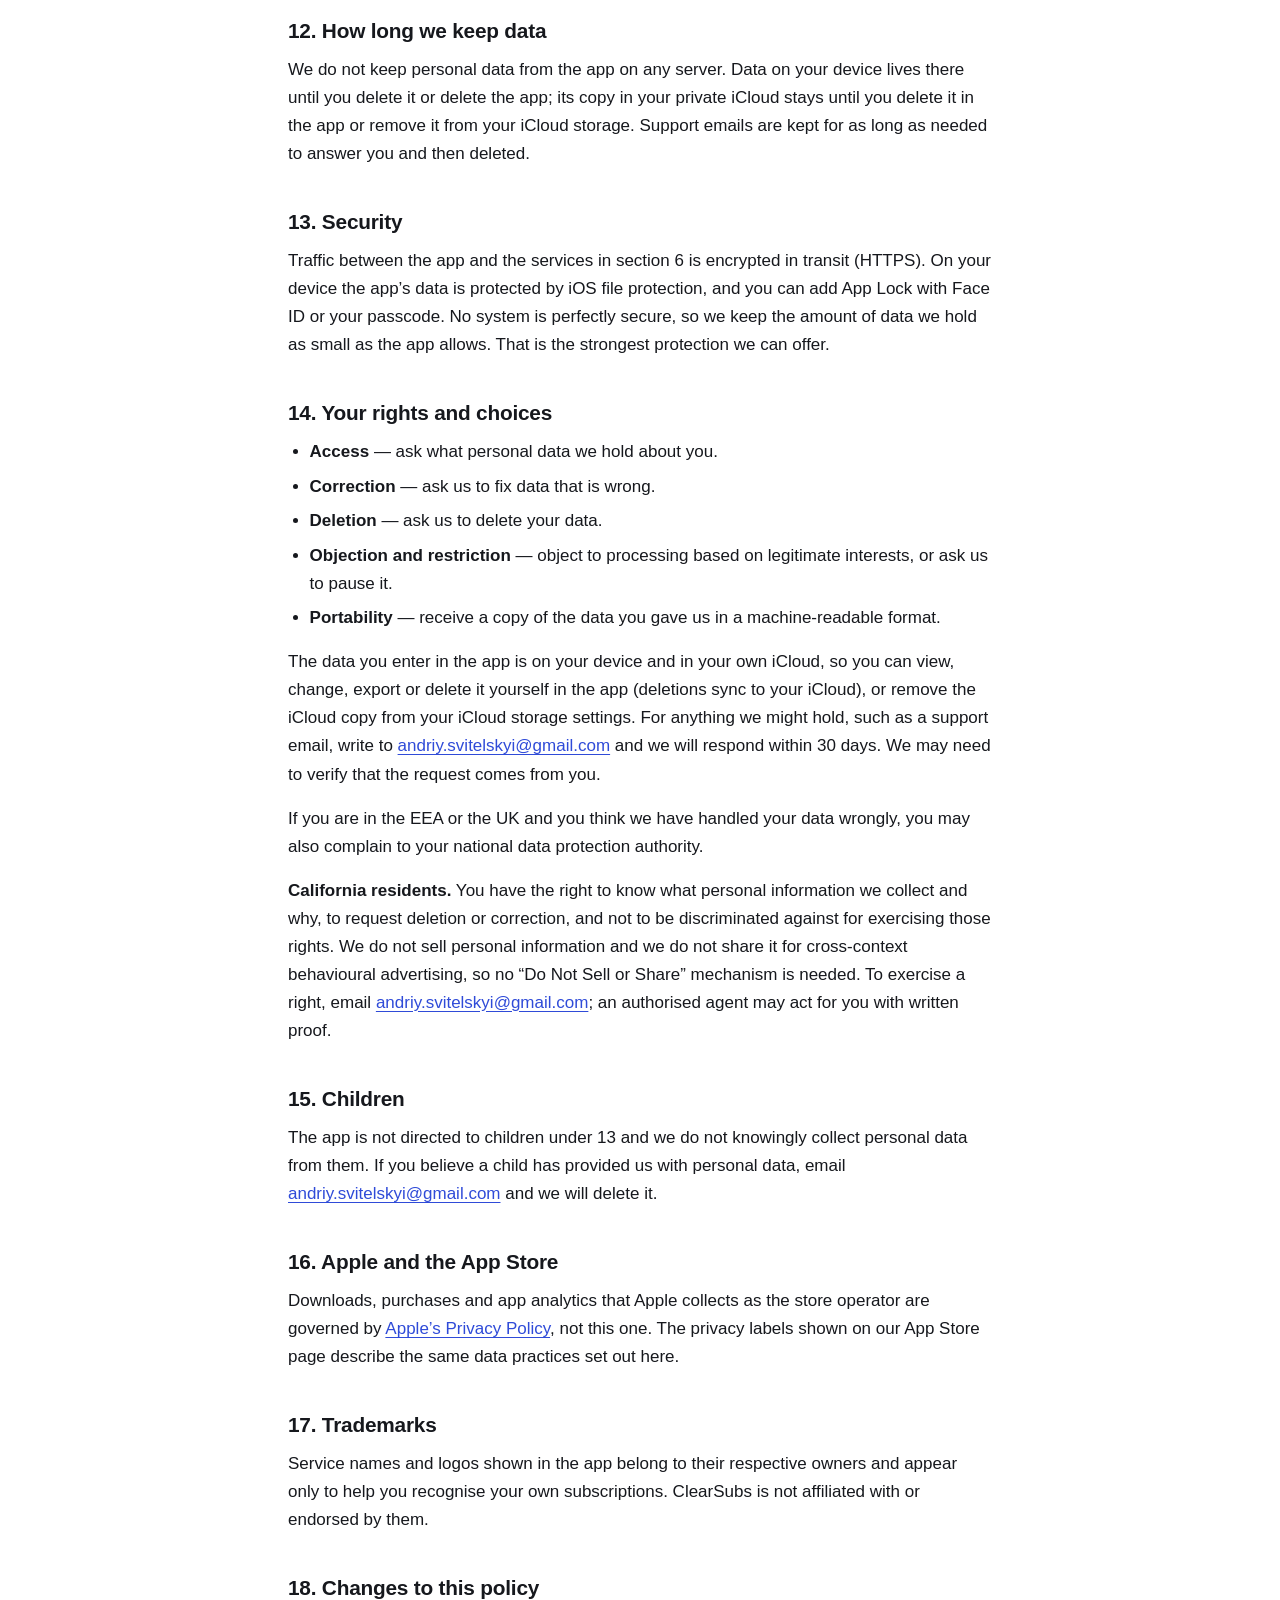
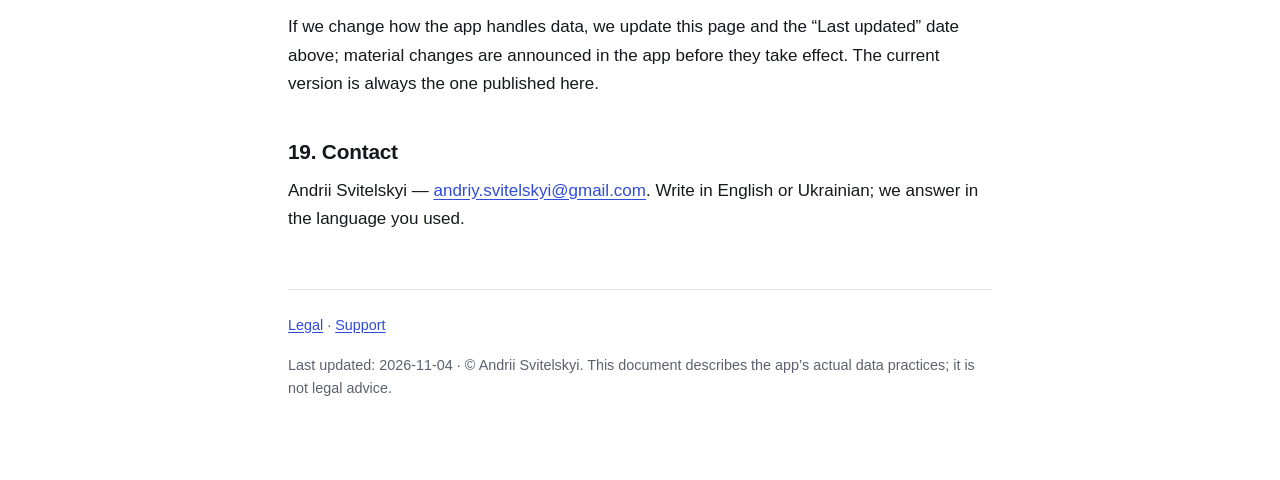
==== commit 21f01b24: "Privacy policy: data syncs through the user's private iCloud Co-Authored-By: Claude Opus 5.5 <norepl" ====
--- a/privacy-policy.html
+++ b/privacy-policy.html
@@ -10,7 +10,7 @@
   <header>
     <p class="eyebrow"><a href="index.html">ClearSubs Legal</a></p>
     <h1>Privacy Policy</h1>
-    <p class="meta">Effective date: 2026-10-29 · Last updated: 2026-10-29</p>
+    <p class="meta">Effective date: 2026-10-29 · Last updated: 2026-11-04</p>
   </header>
 
   <main>
@@ -30,7 +30,7 @@
     <h2>2. The short version</h2>
     <div class="callout">
       <ul>
-        <li>Everything you enter in the app stays on your device. We have no account system and no server that receives it.</li>
+        <li>Everything you enter in the app is stored on your device and, if you are signed in to iCloud, synced through your own private iCloud account. We have no account system and no server that receives it, and we cannot read your iCloud data.</li>
         <li>The app makes a few small network requests for public files. They are the same for every user and contain no information about you or your subscriptions (see section 6).</li>
         <li>We have no analytics, no crash-reporting service and no advertising.</li>
         <li>We do not track you across other apps or websites, and we do not sell your data.</li>
@@ -42,7 +42,7 @@
 
     <h3>3.1 Information you provide</h3>
     <ul>
-      <li><strong>Content you create</strong> — subscription names, amounts, currencies, billing dates, notes, categories and links you add. This is stored only on your device (section 5).</li>
+      <li><strong>Content you create</strong> — subscription names, amounts, currencies, billing dates, notes, categories and links you add. This is stored on your device and in your private iCloud account if you use iCloud (section 5).</li>
       <li><strong>Support messages</strong> — if you email us, we receive your address and whatever you write.</li>
     </ul>
 
@@ -78,7 +78,7 @@
           </tr>
           <tr>
             <td>Notifications</td>
-            <td>To remind you before a renewal or the end of a trial. These are local notifications created on your device. The app does not use push notifications and no notification content is sent to a server.</td>
+            <td>To remind you before a renewal or the end of a trial. These are local notifications created on your device. The app does not send you push notifications and no notification content is sent to a server. iCloud may wake the app with an invisible push message from Apple when your data changes on another device, so it can sync.</td>
           </tr>
         </tbody>
       </table>
@@ -88,10 +88,20 @@
       only the pictures you select; the app does not ask for access to your whole library.
     </p>
 
-    <h2>5. Data that stays on your device</h2>
-    <p>
-      The subscriptions and settings you create in ClearSubs are stored locally on your device. We cannot
-      read them, we do not receive a copy of them, and they are removed when you delete the app. A
+    <h2>5. Where your data is stored: your device and your iCloud</h2>
+    <p>
+      The subscriptions, categories and notes you create in ClearSubs are stored on your device. If you
+      are signed in to iCloud and iCloud is on for ClearSubs, they are also synced through your own
+      <strong>private</strong> iCloud database (Apple CloudKit), so they come back if you reinstall the
+      app and appear on your other devices signed in to the same Apple Account. That copy is held by
+      Apple under Apple&rsquo;s terms and encryption: it is encrypted, and end-to-end encrypted when you
+      turn on Advanced Data Protection for iCloud. We cannot read it and we do not receive a copy of it.
+      You can turn iCloud off for ClearSubs in the Settings app, and remove the iCloud copy in
+      Settings &gt; [your name] &gt; iCloud &gt; Manage Account Storage.
+    </p>
+    <p>
+      App settings (base currency, reminder times, appearance and App Lock) are not synced; they stay
+      on each device. Deleting the app removes the data on that device, not the iCloud copy. A
       Home Screen or Lock Screen widget reads a copy of the same data from storage shared with the app
       on your device. If you use iCloud device backups, a copy may be included in that backup under
       Apple&rsquo;s terms and encryption, not ours. If you use <em>Export</em>, the app writes a file that
@@ -105,7 +115,7 @@
     <h2>6. Network requests the app makes</h2>
     <p>
       These are the only times the app contacts the internet, apart from purchases handled by Apple
-      (section 8). None of them includes your subscriptions, amounts, notes or any account identifier.
+      (section 8) and iCloud sync, which goes only to your own iCloud account through Apple (section 5). None of them includes your subscriptions, amounts, notes or any account identifier.
       The services involved can see your IP address, as any web request allows.
     </p>
     <div class="table-wrap">
@@ -151,7 +161,7 @@
         <tbody>
           <tr>
             <td>Provide the app&rsquo;s features on your device</td>
-            <td>Content you create, which never leaves your device</td>
+            <td>Content you create, kept on your device and in your private iCloud, which we cannot access</td>
             <td>Performance of a contract (Art. 6(1)(b))</td>
           </tr>
           <tr>
@@ -211,8 +221,9 @@
 
     <h2>12. How long we keep data</h2>
     <p>
-      We do not keep personal data from the app on any server. Data held only on your device lives there
-      until you delete it or delete the app. Support emails are kept for as long as needed to answer you
+      We do not keep personal data from the app on any server. Data on your device lives there until you
+      delete it or delete the app; its copy in your private iCloud stays until you delete it in the app
+      or remove it from your iCloud storage. Support emails are kept for as long as needed to answer you
       and then deleted.
     </p>
 
@@ -233,8 +244,9 @@
       <li><strong>Portability</strong> — receive a copy of the data you gave us in a machine-readable format.</li>
     </ul>
     <p>
-      The data you enter in the app is on your device, so you can view, change, export or delete it
-      yourself in the app, or remove it all by deleting the app. For anything we might hold, such as a
+      The data you enter in the app is on your device and in your own iCloud, so you can view, change,
+      export or delete it yourself in the app (deletions sync to your iCloud), or remove the iCloud copy
+      from your iCloud storage settings. For anything we might hold, such as a
       support email, write to
       <a href="mailto:andriy.svitelskyi@gmail.com">andriy.svitelskyi@gmail.com</a> and we will respond
       within 30 days. We may need to verify that the request comes from you.
@@ -291,7 +303,7 @@
   <footer>
     <p><a href="index.html">Legal</a> · <a href="support.html">Support</a></p>
     <p>
-      Last updated: 2026-10-29 · © Andrii Svitelskyi. This document describes the app&rsquo;s actual data
+      Last updated: 2026-11-04 · © Andrii Svitelskyi. This document describes the app&rsquo;s actual data
       practices; it is not legal advice.
     </p>
   </footer>
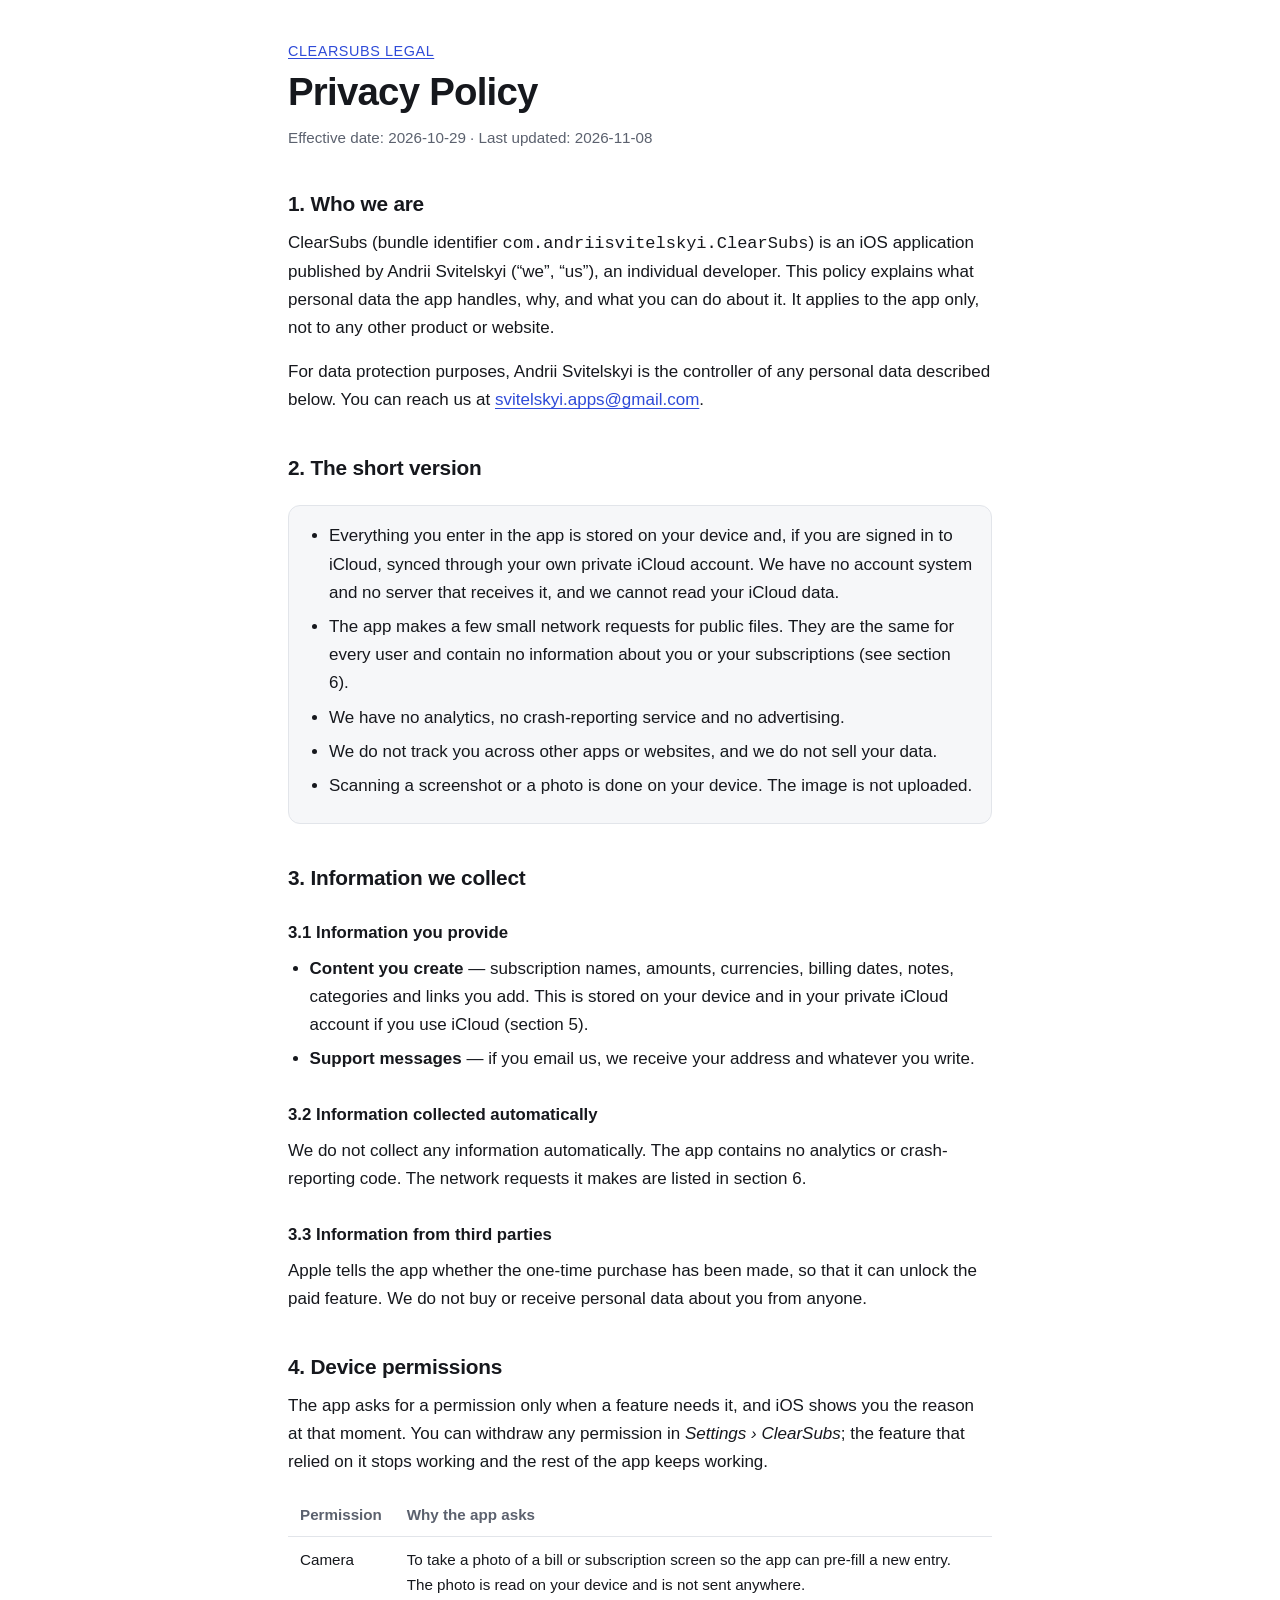
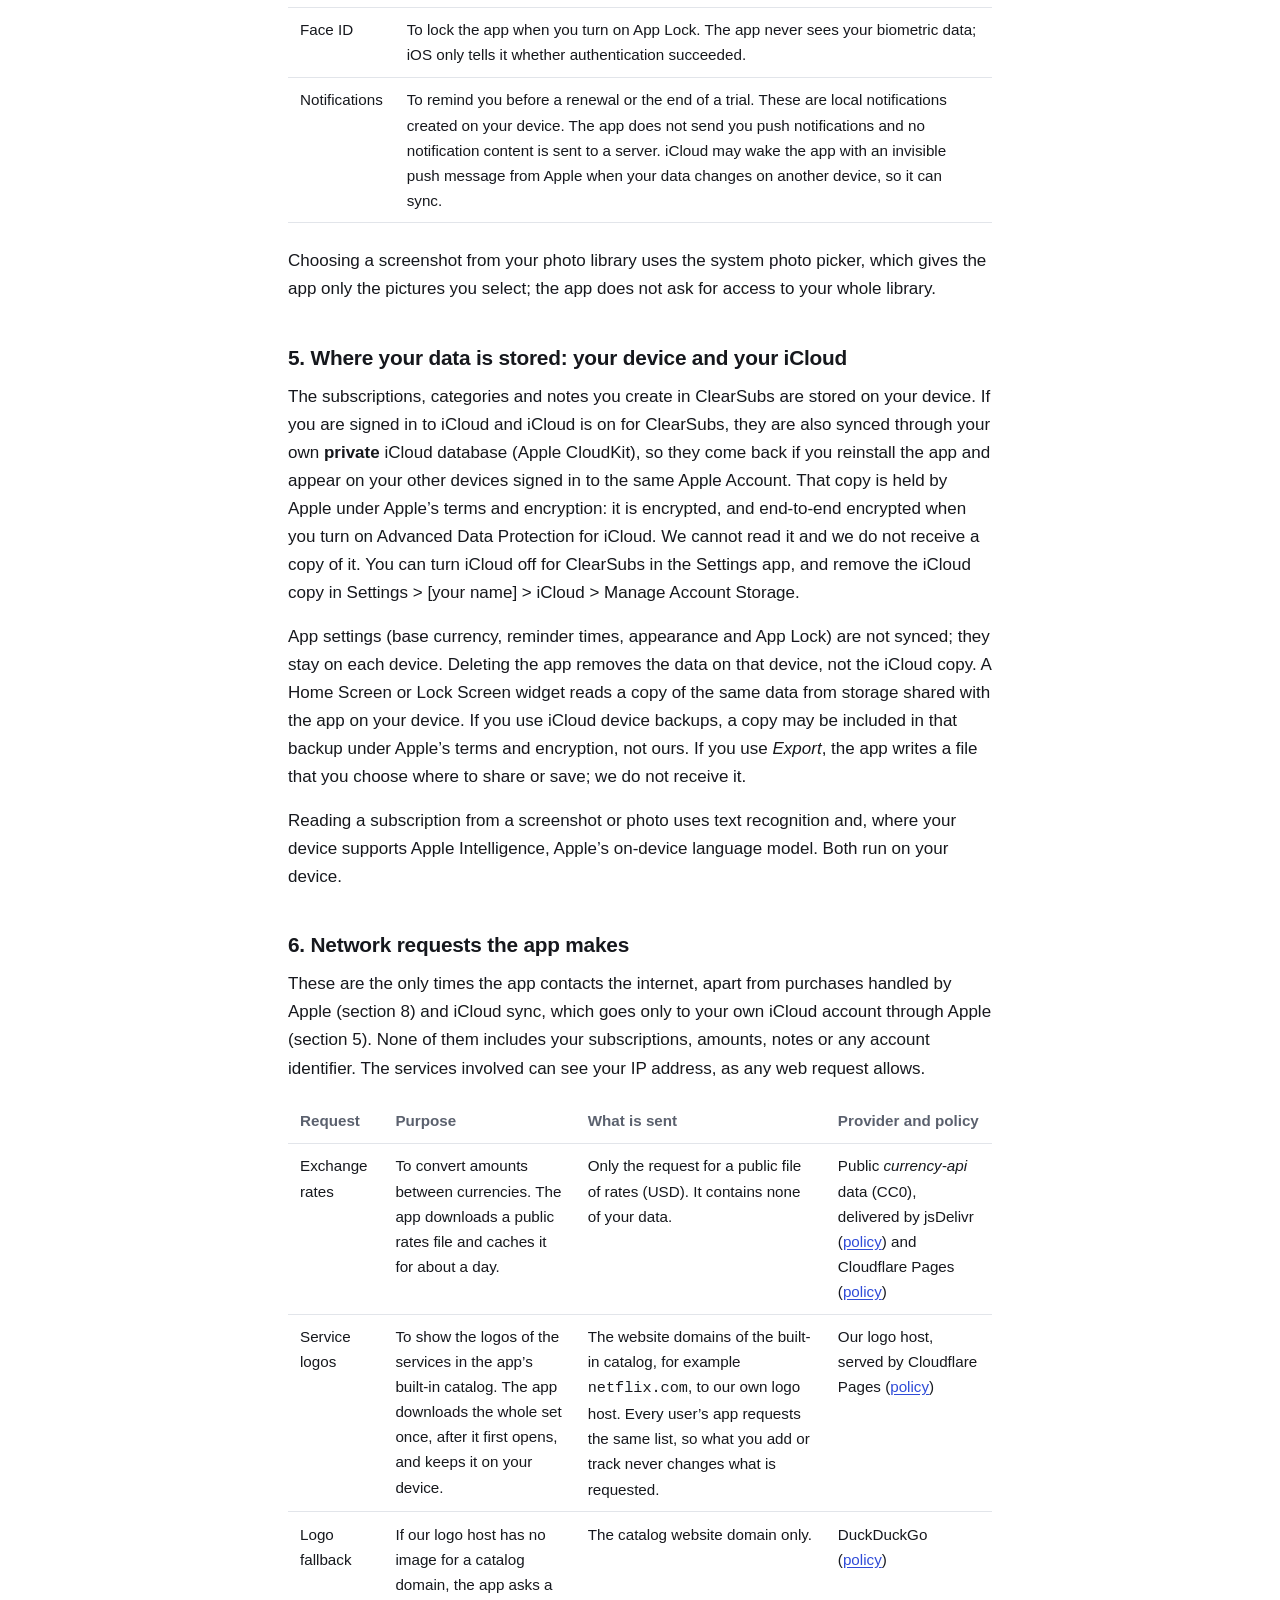
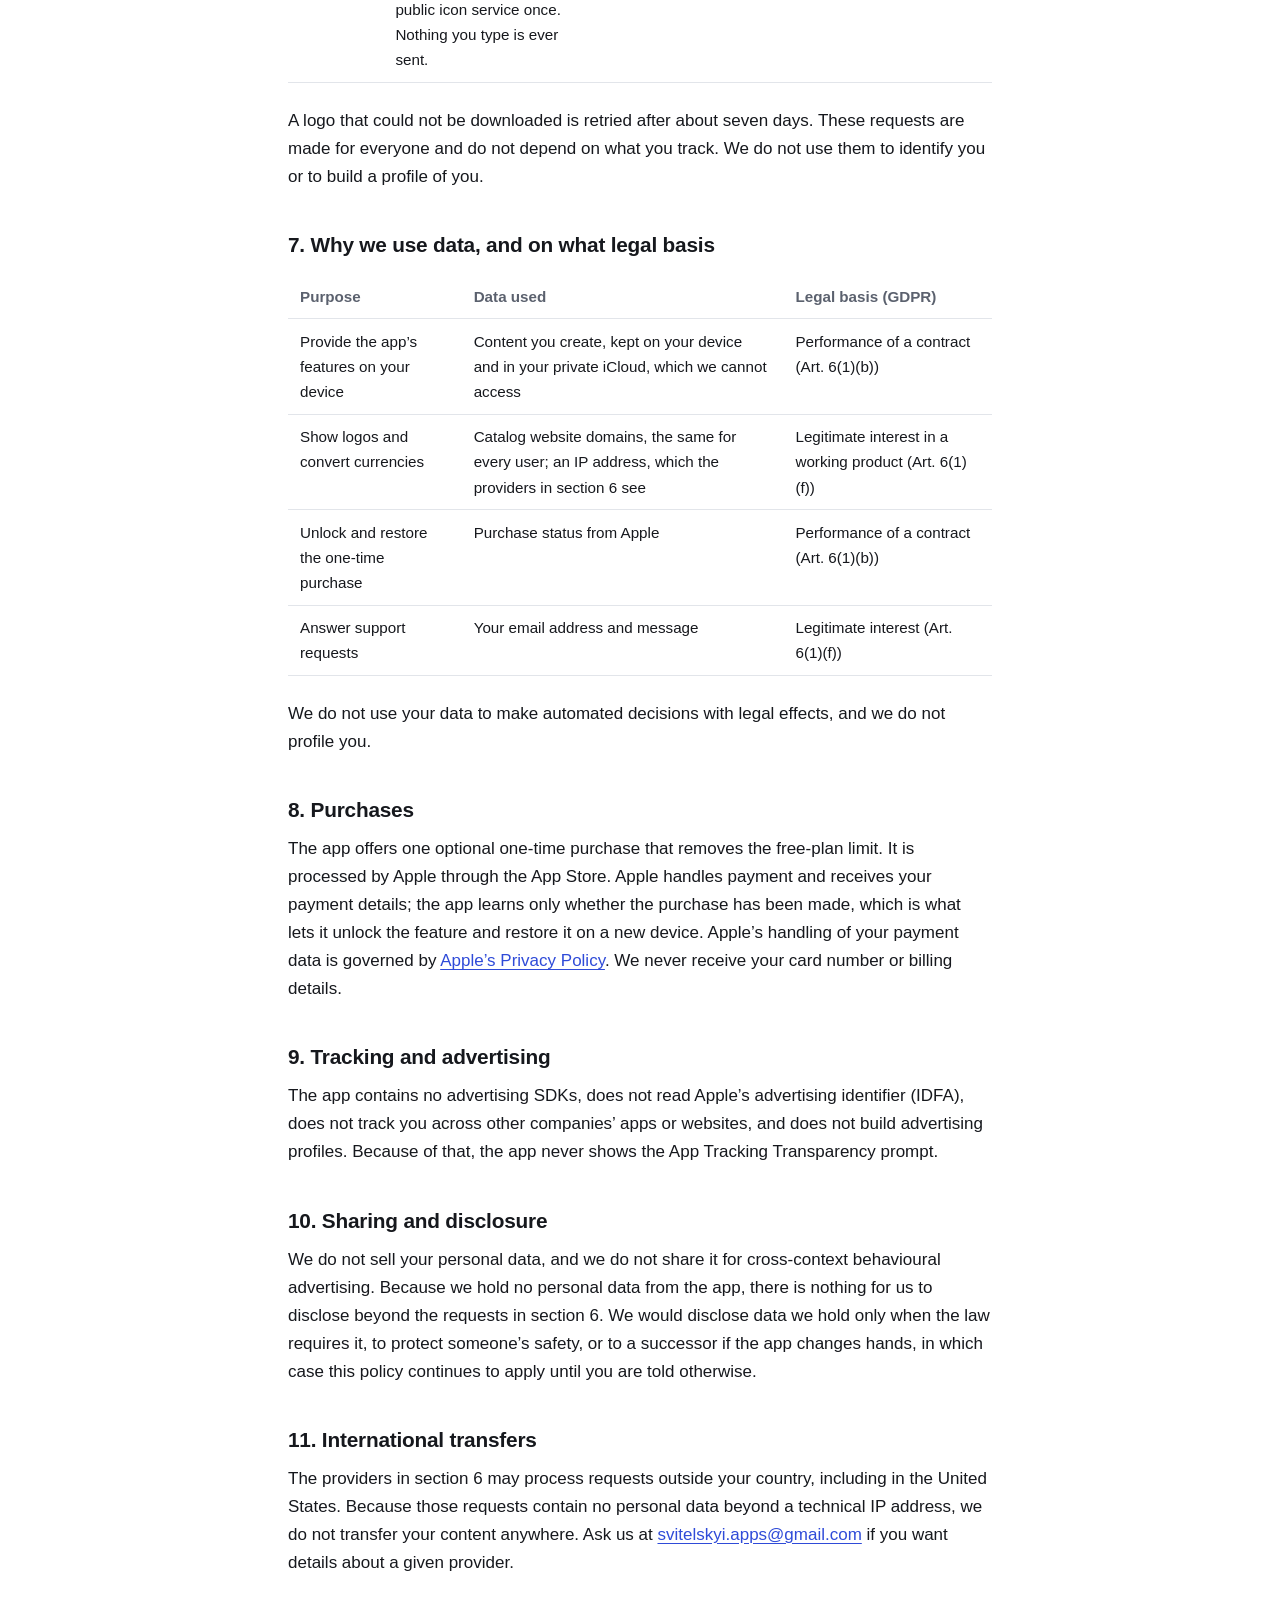
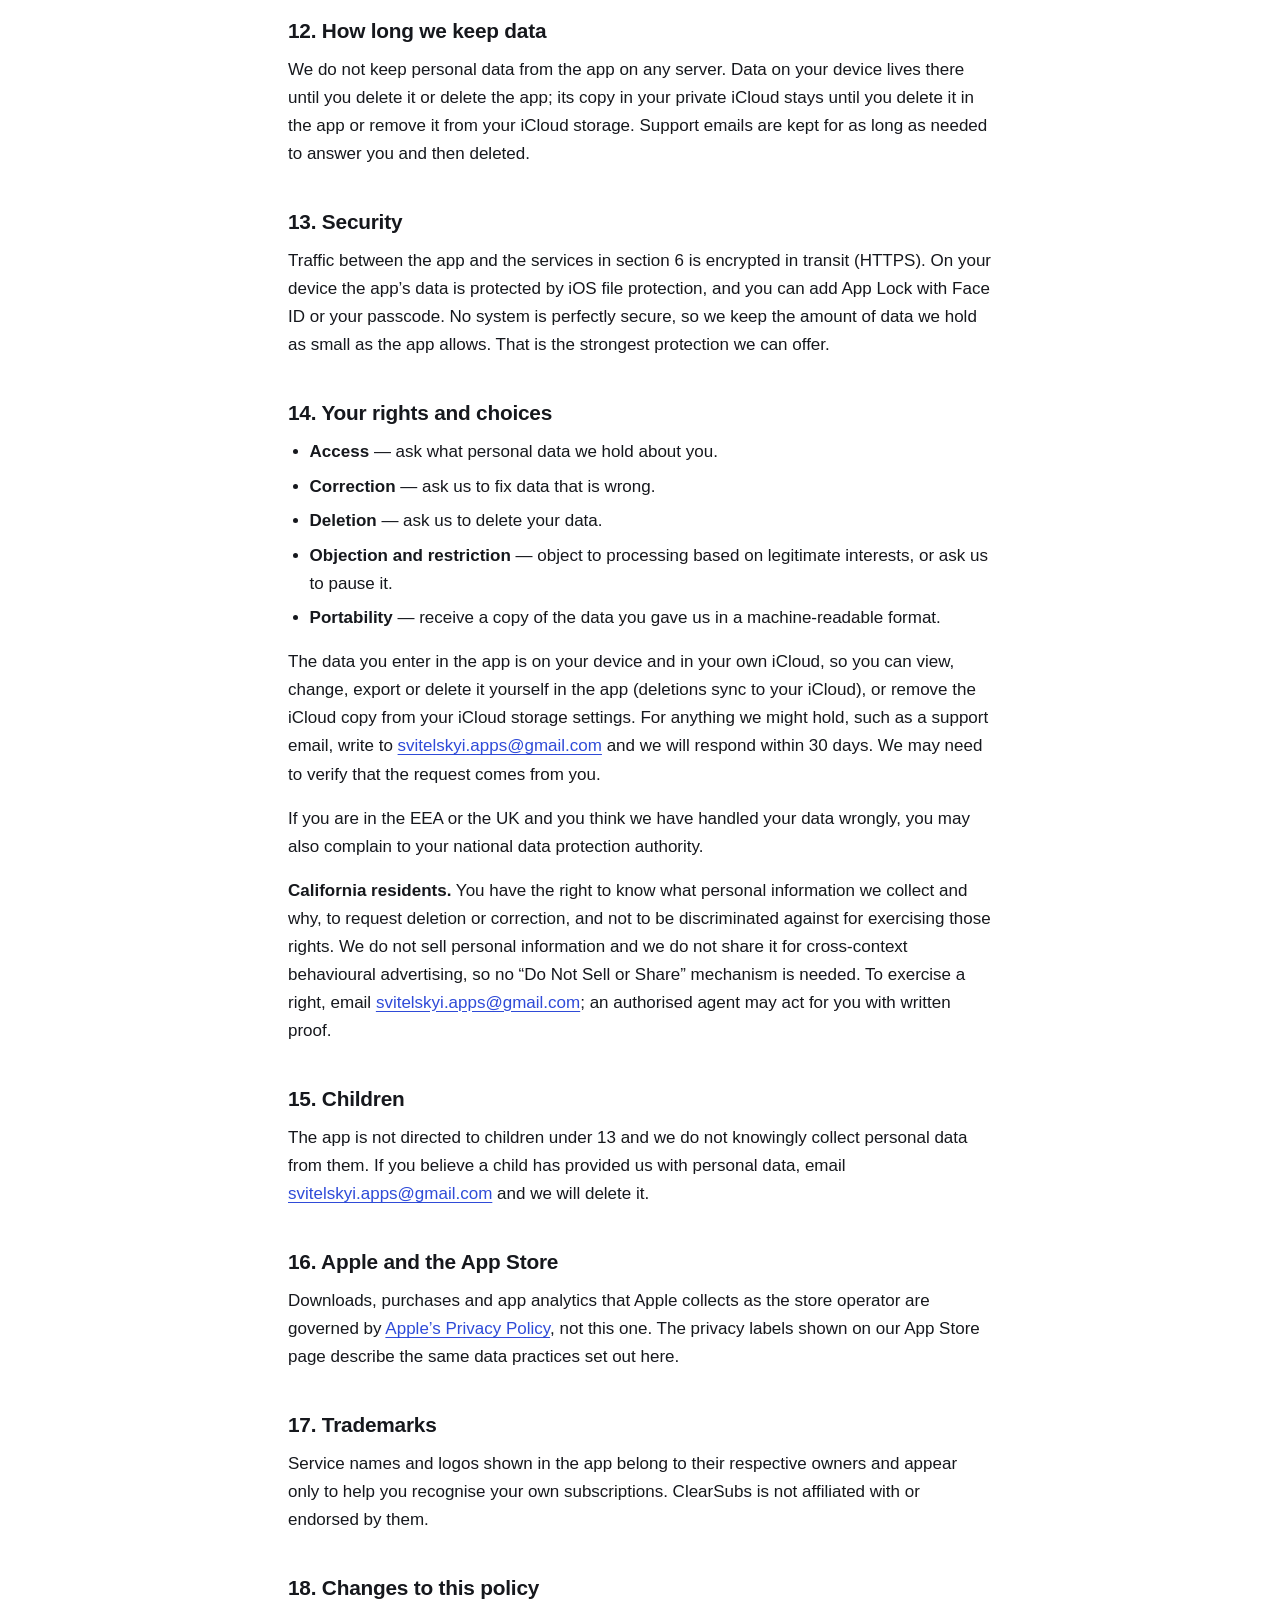
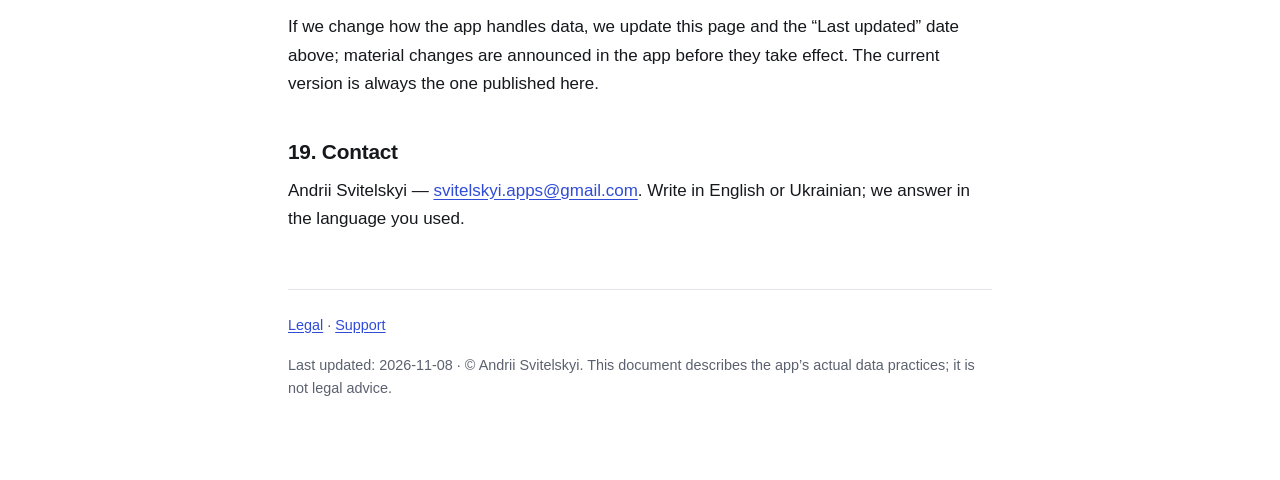
==== commit 80195dfc: "Use svitelskyi.apps@gmail.com as the public contact address Co-Authored-By: Claude Opus 5.5 <noreply" ====
--- a/privacy-policy.html
+++ b/privacy-policy.html
@@ -10,7 +10,7 @@
   <header>
     <p class="eyebrow"><a href="index.html">ClearSubs Legal</a></p>
     <h1>Privacy Policy</h1>
-    <p class="meta">Effective date: 2026-10-29 · Last updated: 2026-11-04</p>
+    <p class="meta">Effective date: 2026-10-29 · Last updated: 2026-11-08</p>
   </header>
 
   <main>
@@ -24,7 +24,7 @@
     <p>
       For data protection purposes, Andrii Svitelskyi is the controller of any personal data described
       below. You can reach us at
-      <a href="mailto:andriy.svitelskyi@gmail.com">andriy.svitelskyi@gmail.com</a>.
+      <a href="mailto:svitelskyi.apps@gmail.com">svitelskyi.apps@gmail.com</a>.
     </p>
 
     <h2>2. The short version</h2>
@@ -215,7 +215,7 @@
       The providers in section 6 may process requests outside your country, including in the United
       States. Because those requests contain no personal data beyond a technical IP address, we do not
       transfer your content anywhere. Ask us at
-      <a href="mailto:andriy.svitelskyi@gmail.com">andriy.svitelskyi@gmail.com</a> if you want details
+      <a href="mailto:svitelskyi.apps@gmail.com">svitelskyi.apps@gmail.com</a> if you want details
       about a given provider.
     </p>
 
@@ -248,7 +248,7 @@
       export or delete it yourself in the app (deletions sync to your iCloud), or remove the iCloud copy
       from your iCloud storage settings. For anything we might hold, such as a
       support email, write to
-      <a href="mailto:andriy.svitelskyi@gmail.com">andriy.svitelskyi@gmail.com</a> and we will respond
+      <a href="mailto:svitelskyi.apps@gmail.com">svitelskyi.apps@gmail.com</a> and we will respond
       within 30 days. We may need to verify that the request comes from you.
     </p>
     <p>
@@ -261,7 +261,7 @@
       exercising those rights. We do not sell personal information and we do not share it for
       cross-context behavioural advertising, so no &ldquo;Do Not Sell or Share&rdquo; mechanism is
       needed. To exercise a right, email
-      <a href="mailto:andriy.svitelskyi@gmail.com">andriy.svitelskyi@gmail.com</a>; an authorised agent
+      <a href="mailto:svitelskyi.apps@gmail.com">svitelskyi.apps@gmail.com</a>; an authorised agent
       may act for you with written proof.
     </p>
 
@@ -269,7 +269,7 @@
     <p>
       The app is not directed to children under 13 and we do not knowingly collect personal data from
       them. If you believe a child has provided us with personal data, email
-      <a href="mailto:andriy.svitelskyi@gmail.com">andriy.svitelskyi@gmail.com</a> and we will delete it.
+      <a href="mailto:svitelskyi.apps@gmail.com">svitelskyi.apps@gmail.com</a> and we will delete it.
     </p>
 
     <h2>16. Apple and the App Store</h2>
@@ -295,7 +295,7 @@
 
     <h2>19. Contact</h2>
     <p>
-      Andrii Svitelskyi — <a href="mailto:andriy.svitelskyi@gmail.com">andriy.svitelskyi@gmail.com</a>.
+      Andrii Svitelskyi — <a href="mailto:svitelskyi.apps@gmail.com">svitelskyi.apps@gmail.com</a>.
       Write in English or Ukrainian; we answer in the language you used.
     </p>
   </main>
@@ -303,7 +303,7 @@
   <footer>
     <p><a href="index.html">Legal</a> · <a href="support.html">Support</a></p>
     <p>
-      Last updated: 2026-11-04 · © Andrii Svitelskyi. This document describes the app&rsquo;s actual data
+      Last updated: 2026-11-08 · © Andrii Svitelskyi. This document describes the app&rsquo;s actual data
       practices; it is not legal advice.
     </p>
   </footer>
